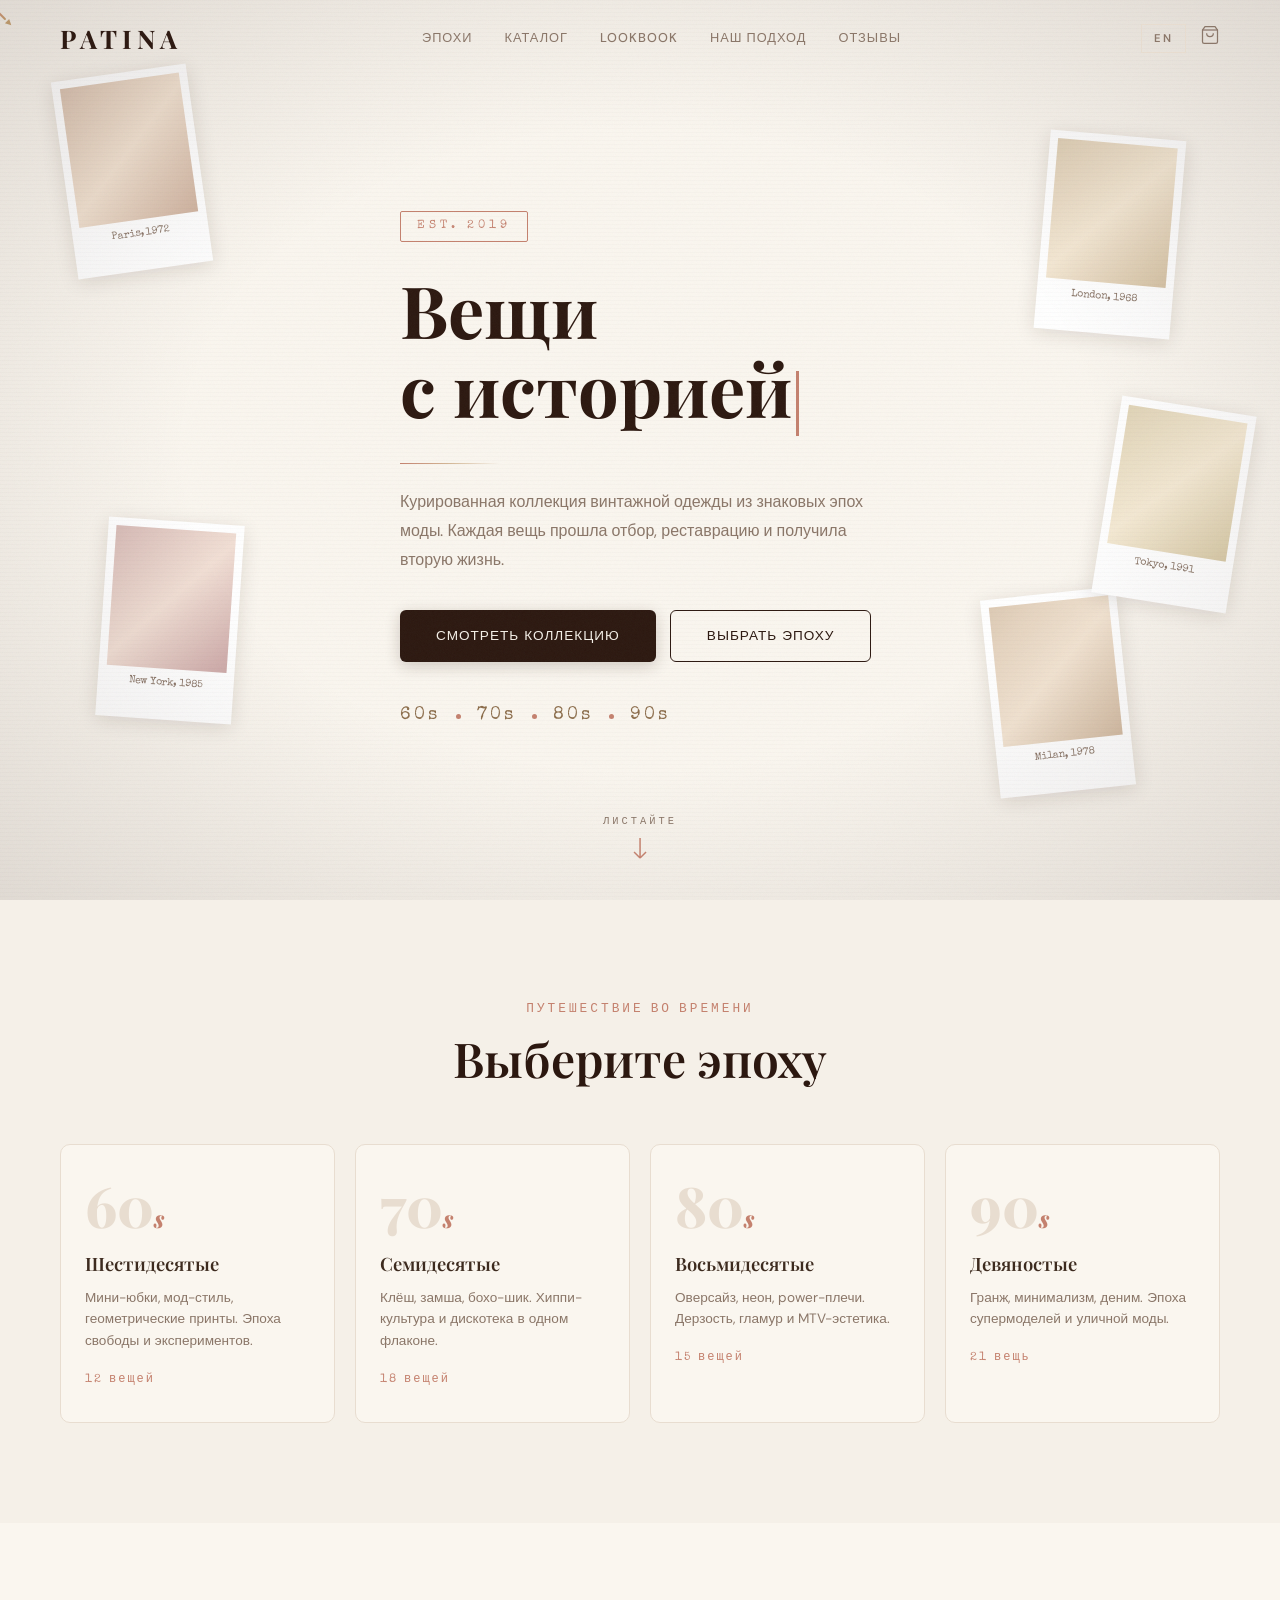
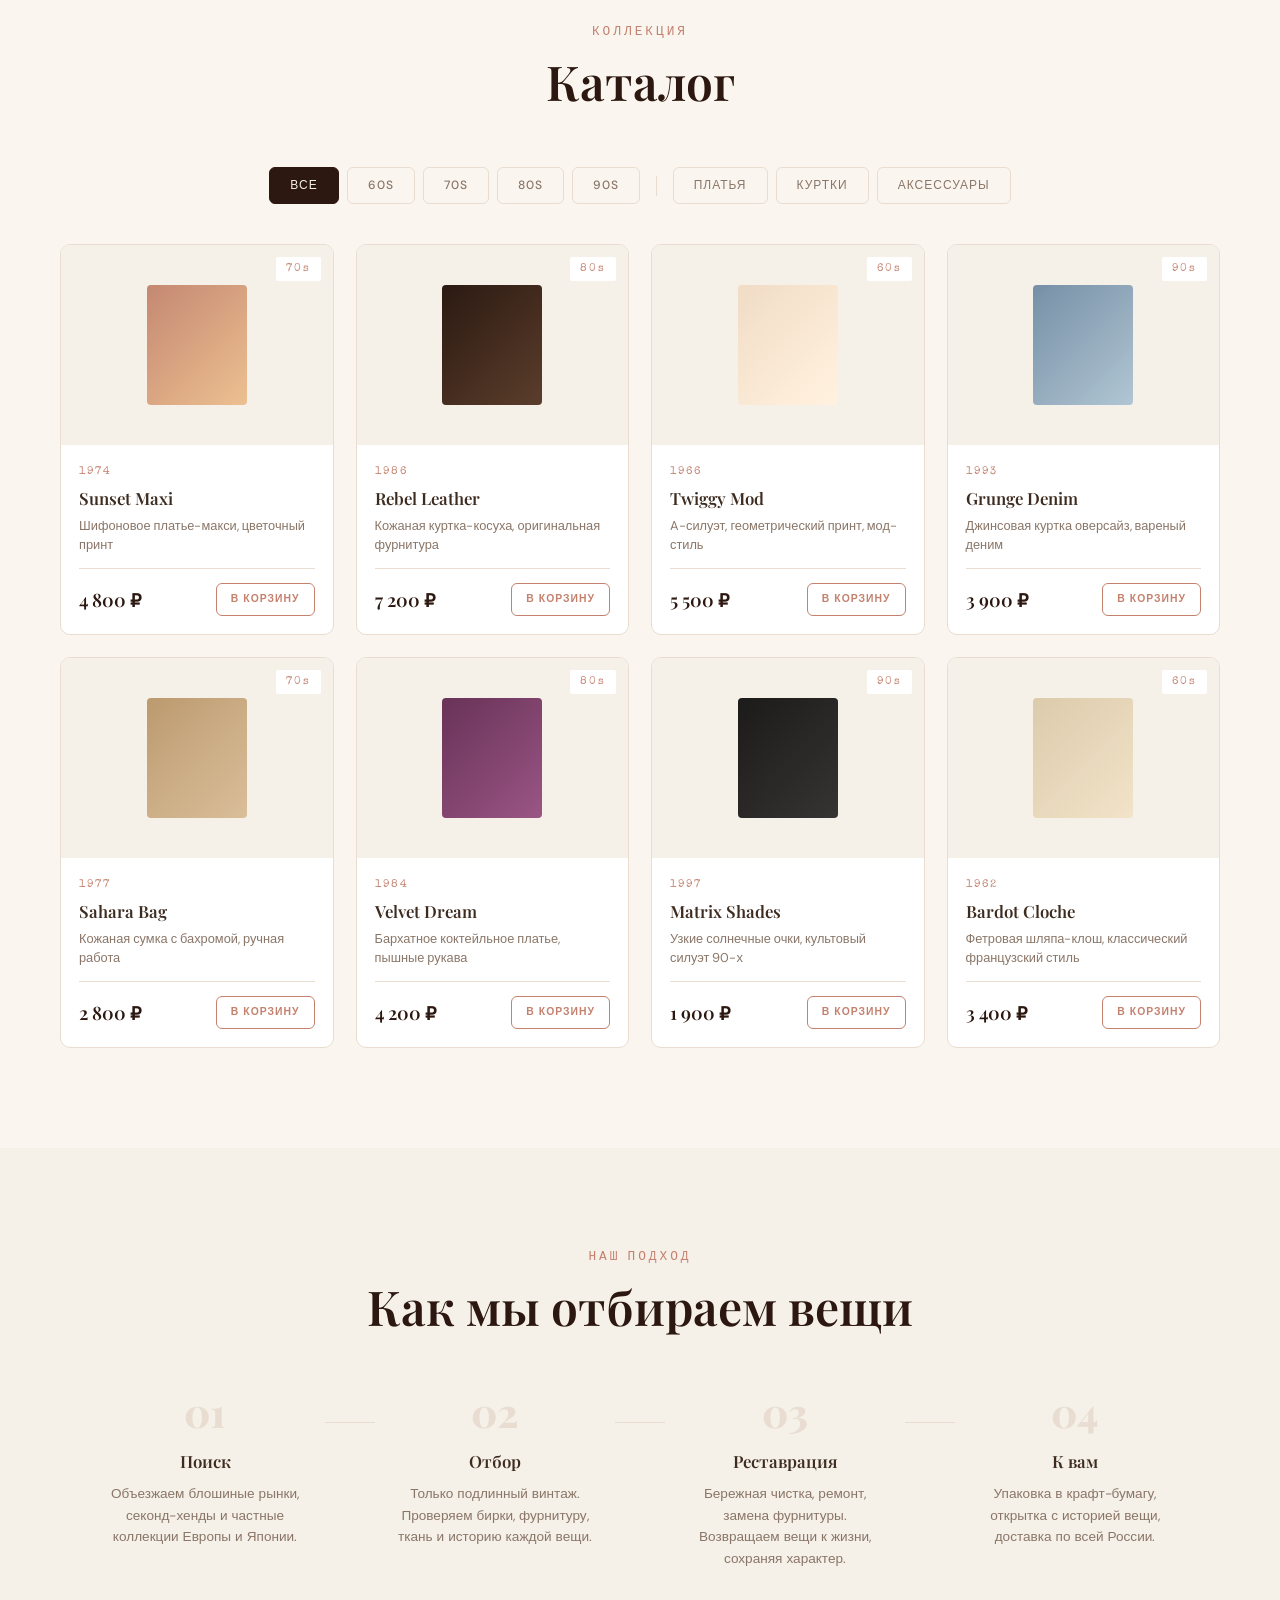
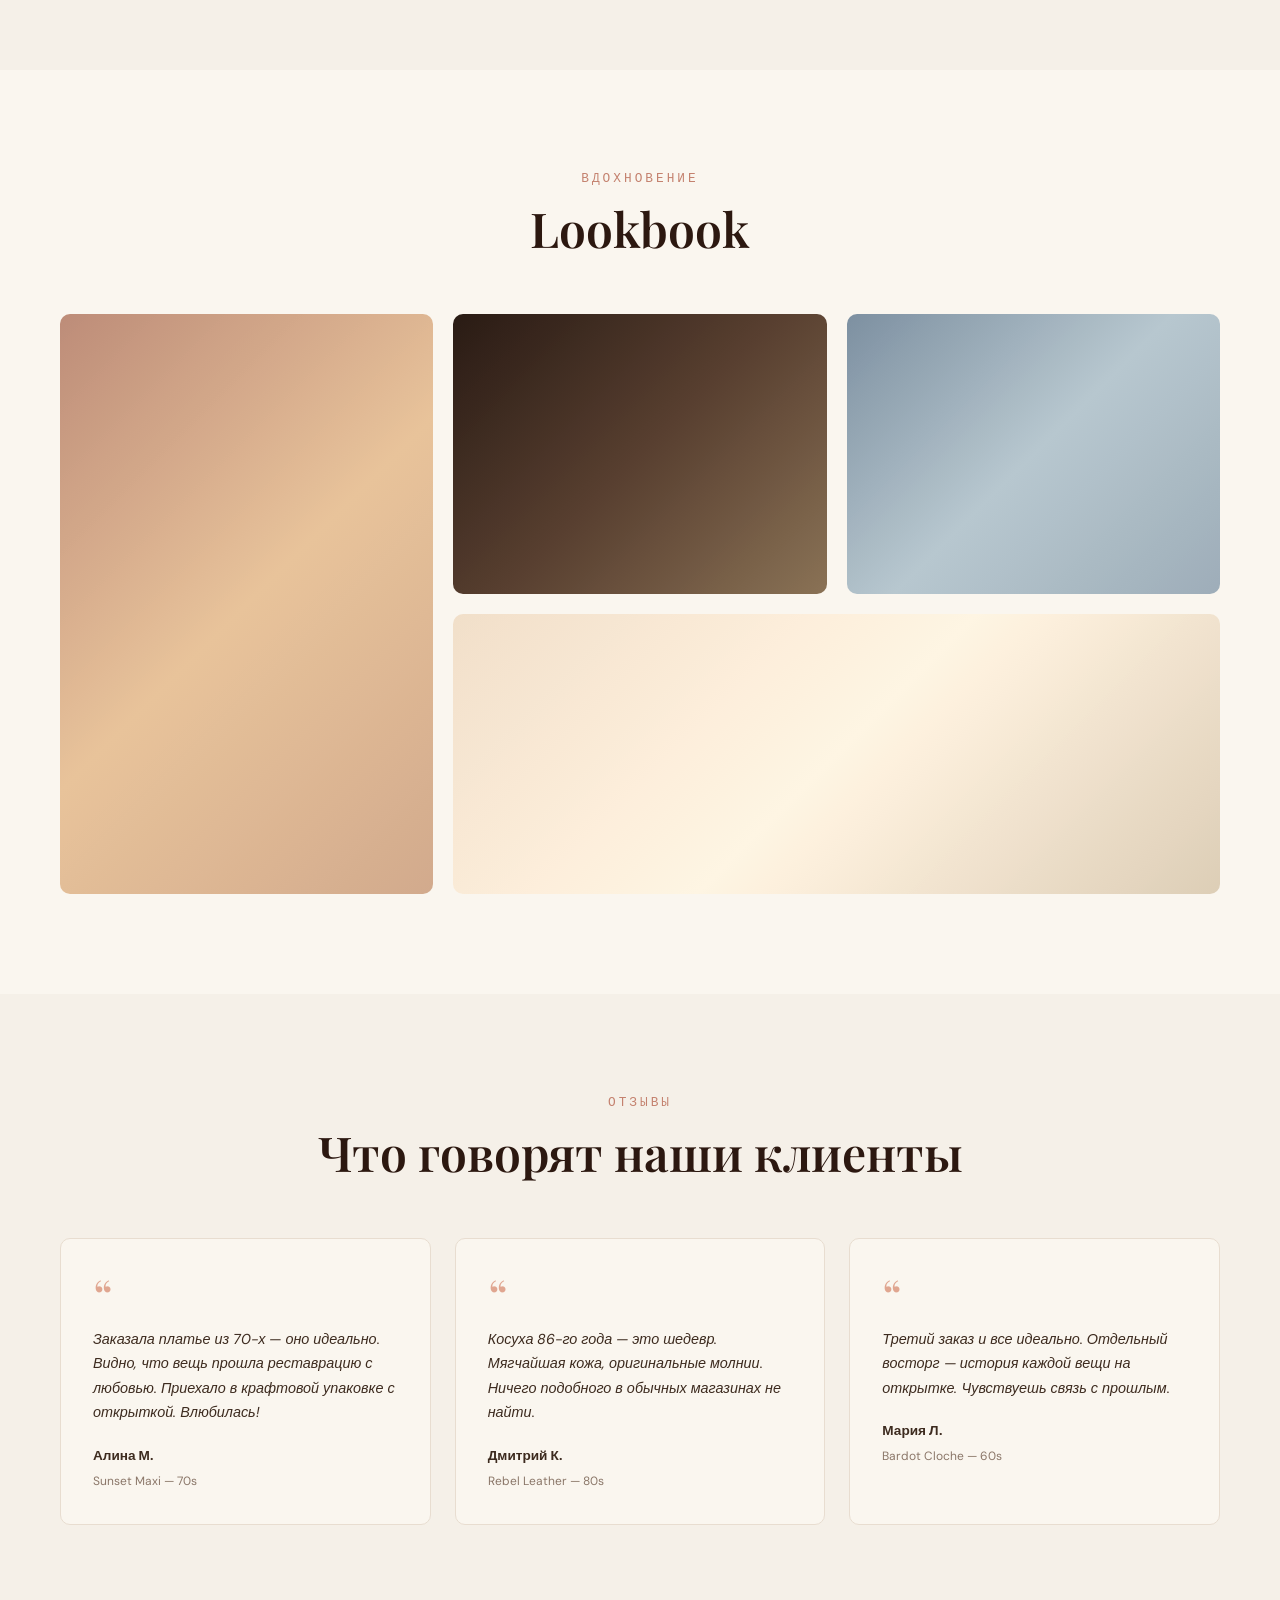
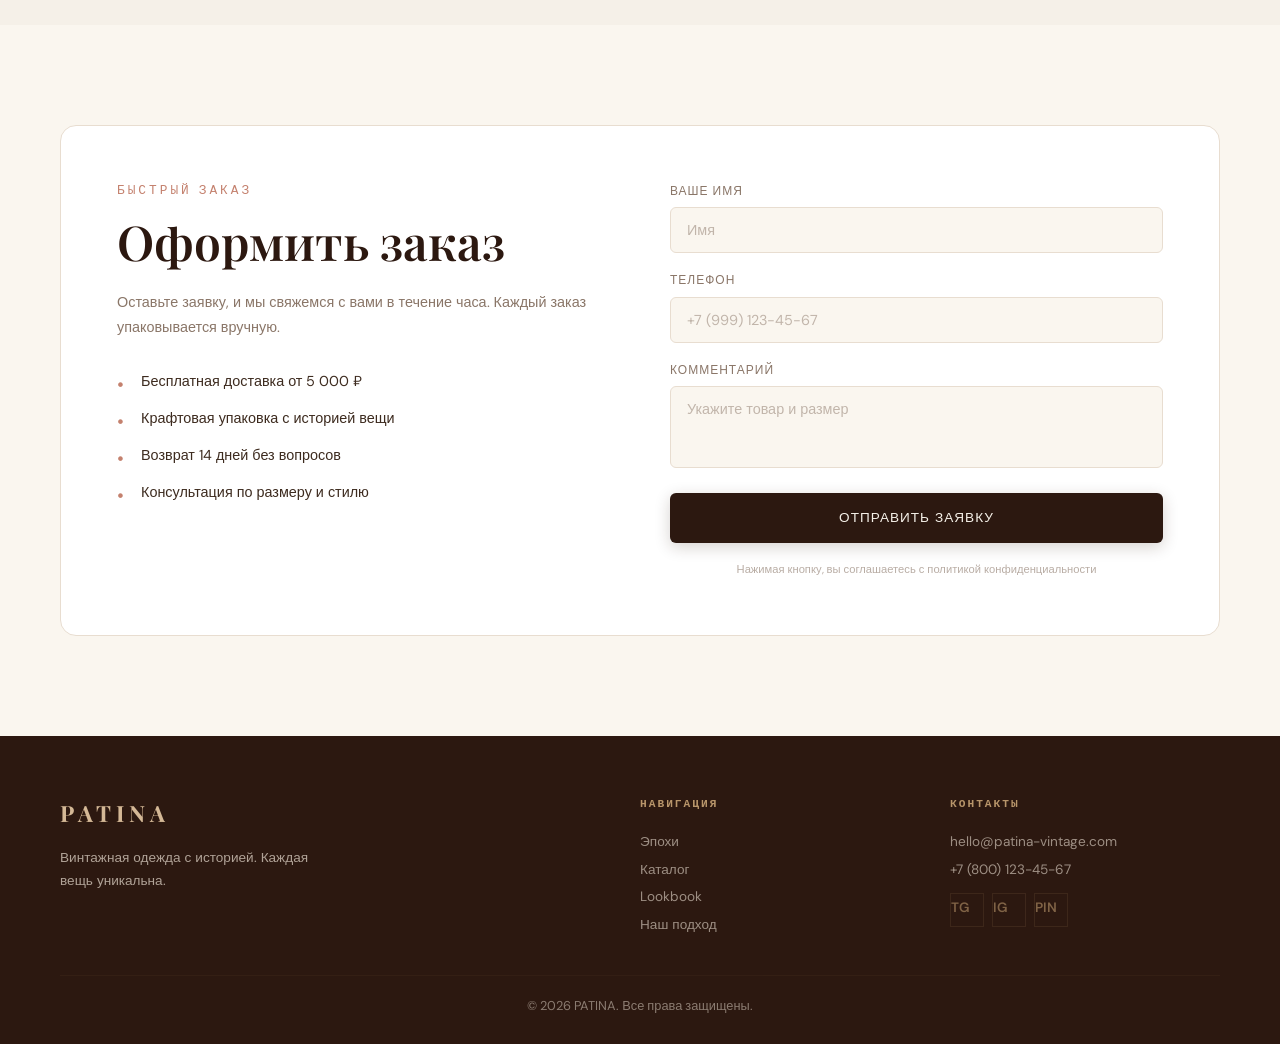
==== index.html @ 88d566c9 "Initial deploy: Patina — elegant website" ====
<!DOCTYPE html>
<html lang="ru">
<head>
    <meta charset="UTF-8">
    <meta name="viewport" content="width=device-width, initial-scale=1.0">
    <meta name="description" content="PATINA — магазин винтажной одежды. Курированная коллекция из 60-х, 70-х, 80-х и 90-х годов.">
    <meta property="og:title" content="PATINA — Vintage Clothing Store">
    <meta property="og:description" content="Curated vintage fashion from the 60s to 90s. Every piece has a story.">
    <meta property="og:type" content="website">
    <title>PATINA — Vintage Clothing</title>
    <link rel="preconnect" href="https://fonts.googleapis.com">
    <link rel="preconnect" href="https://fonts.gstatic.com" crossorigin>
    <link href="https://fonts.googleapis.com/css2?family=Playfair+Display:ital,wght@0,400;0,500;0,600;0,700;0,800;1,400;1,500&family=DM+Sans:wght@300;400;500;600&family=Special+Elite&display=swap" rel="stylesheet">
    <link rel="stylesheet" href="style.css">
</head>
<body>

    <!-- CUSTOM CURSOR -->
    <div class="cursor" id="cursor">
        <div class="cursor__needle">
            <div class="cursor__needle-eye"></div>
            <div class="cursor__needle-body"></div>
            <div class="cursor__needle-tip"></div>
        </div>
    </div>

    <!-- FILM GRAIN OVERLAY (global) -->
    <div class="grain" id="grain"></div>

    <!-- HEADER -->
    <header class="header" id="header">
        <div class="container header__inner">
            <a href="#" class="logo">PATINA</a>
            <nav class="nav" id="nav">
                <a href="#epochs" class="nav__link" data-i18n="nav_epochs">Эпохи</a>
                <a href="#catalog" class="nav__link" data-i18n="nav_catalog">Каталог</a>
                <a href="#lookbook" class="nav__link" data-i18n="nav_lookbook">Lookbook</a>
                <a href="#process" class="nav__link" data-i18n="nav_process">Наш подход</a>
                <a href="#reviews" class="nav__link" data-i18n="nav_reviews">Отзывы</a>
            </nav>
            <div class="header__right">
                <button class="lang-toggle" id="langToggle" aria-label="Switch language">EN</button>
                <button class="cart-btn" id="cartBtn" aria-label="Cart">
                    <svg width="20" height="20" viewBox="0 0 24 24" fill="none" stroke="currentColor" stroke-width="1.5"><path d="M6 2L3 6v14a2 2 0 002 2h14a2 2 0 002-2V6l-3-4z"/><line x1="3" y1="6" x2="21" y2="6"/><path d="M16 10a4 4 0 01-8 0"/></svg>
                    <span class="cart-btn__count" id="cartCount">0</span>
                </button>
                <button class="burger" id="burger" aria-label="Menu">
                    <span></span><span></span><span></span>
                </button>
            </div>
        </div>
    </header>

    <!-- HERO -->
    <section class="hero" id="hero">
        <div class="hero__scanlines"></div>
        <div class="hero__vignette"></div>
        <div class="hero__polaroids">
            <div class="polaroid polaroid--1"><div class="polaroid__img" style="--hue:15;"></div><p>Paris, 1972</p></div>
            <div class="polaroid polaroid--2"><div class="polaroid__img" style="--hue:35;"></div><p>London, 1968</p></div>
            <div class="polaroid polaroid--3"><div class="polaroid__img" style="--hue:340;"></div><p>New York, 1985</p></div>
            <div class="polaroid polaroid--4"><div class="polaroid__img" style="--hue:25;"></div><p>Milan, 1978</p></div>
            <div class="polaroid polaroid--5"><div class="polaroid__img" style="--hue:45;"></div><p>Tokyo, 1991</p></div>
        </div>
        <div class="container hero__inner">
            <div class="hero__content">
                <div class="hero__stamp" data-i18n="hero_stamp">EST. 2019</div>
                <h1 class="hero__title" id="heroTitle"></h1>
                <div class="hero__typewriter-line"></div>
                <p class="hero__subtitle" data-i18n="hero_sub">Курированная коллекция винтажной одежды из знаковых эпох моды. Каждая вещь прошла отбор, реставрацию и получила вторую жизнь.</p>
                <div class="hero__actions">
                    <a href="#catalog" class="btn btn--primary" data-i18n="hero_cta1">Смотреть коллекцию</a>
                    <a href="#epochs" class="btn btn--outline" data-i18n="hero_cta2">Выбрать эпоху</a>
                </div>
                <div class="hero__ticker">
                    <span>60s</span><span class="hero__ticker-dot"></span>
                    <span>70s</span><span class="hero__ticker-dot"></span>
                    <span>80s</span><span class="hero__ticker-dot"></span>
                    <span>90s</span>
                </div>
            </div>
        </div>
        <div class="hero__scroll">
            <div class="hero__scroll-text" data-i18n="hero_scroll">Листайте</div>
            <div class="hero__scroll-arrow">
                <svg width="16" height="24" viewBox="0 0 16 24" fill="none" stroke="currentColor" stroke-width="1.5"><path d="M8 0v20m0 0l-6-6m6 6l6-6"/></svg>
            </div>
        </div>
    </section>

    <!-- EPOCHS -->
    <section class="epochs" id="epochs">
        <div class="container">
            <div class="section-head">
                <span class="section-label" data-i18n="ep_label">Путешествие во времени</span>
                <h2 class="section-title" data-i18n="ep_title">Выберите эпоху</h2>
            </div>
            <div class="epochs__grid">
                <a href="#catalog" class="epoch-card" data-filter="60s">
                    <div class="epoch-card__decade">60<span>s</span></div>
                    <div class="epoch-card__info">
                        <h3 data-i18n="ep_60s">Шестидесятые</h3>
                        <p data-i18n="ep_60s_desc">Мини-юбки, мод-стиль, геометрические принты. Эпоха свободы и экспериментов.</p>
                        <span class="epoch-card__count" data-i18n="ep_60s_count">12 вещей</span>
                    </div>
                </a>
                <a href="#catalog" class="epoch-card" data-filter="70s">
                    <div class="epoch-card__decade">70<span>s</span></div>
                    <div class="epoch-card__info">
                        <h3 data-i18n="ep_70s">Семидесятые</h3>
                        <p data-i18n="ep_70s_desc">Клёш, замша, бохо-шик. Хиппи-культура и дискотека в одном флаконе.</p>
                        <span class="epoch-card__count" data-i18n="ep_70s_count">18 вещей</span>
                    </div>
                </a>
                <a href="#catalog" class="epoch-card" data-filter="80s">
                    <div class="epoch-card__decade">80<span>s</span></div>
                    <div class="epoch-card__info">
                        <h3 data-i18n="ep_80s">Восьмидесятые</h3>
                        <p data-i18n="ep_80s_desc">Оверсайз, неон, power-плечи. Дерзость, гламур и MTV-эстетика.</p>
                        <span class="epoch-card__count" data-i18n="ep_80s_count">15 вещей</span>
                    </div>
                </a>
                <a href="#catalog" class="epoch-card" data-filter="90s">
                    <div class="epoch-card__decade">90<span>s</span></div>
                    <div class="epoch-card__info">
                        <h3 data-i18n="ep_90s">Девяностые</h3>
                        <p data-i18n="ep_90s_desc">Гранж, минимализм, деним. Эпоха супермоделей и уличной моды.</p>
                        <span class="epoch-card__count" data-i18n="ep_90s_count">21 вещь</span>
                    </div>
                </a>
            </div>
        </div>
    </section>

    <!-- CATALOG -->
    <section class="catalog" id="catalog">
        <div class="container">
            <div class="section-head">
                <span class="section-label" data-i18n="cat_label">Коллекция</span>
                <h2 class="section-title" data-i18n="cat_title">Каталог</h2>
            </div>
            <div class="catalog__filters">
                <button class="catalog__filter active" data-filter="all" data-i18n="f_all">Все</button>
                <button class="catalog__filter" data-filter="60s">60s</button>
                <button class="catalog__filter" data-filter="70s">70s</button>
                <button class="catalog__filter" data-filter="80s">80s</button>
                <button class="catalog__filter" data-filter="90s">90s</button>
                <span class="catalog__divider"></span>
                <button class="catalog__filter" data-filter="dresses" data-i18n="f_dress">Платья</button>
                <button class="catalog__filter" data-filter="jackets" data-i18n="f_jacket">Куртки</button>
                <button class="catalog__filter" data-filter="accessories" data-i18n="f_acc">Аксессуары</button>
            </div>
            <div class="catalog__grid" id="catalogGrid">
                <div class="product-card" data-epoch="70s" data-type="dresses" data-price="4800" data-name="Платье-макси Sunset">
                    <div class="product-card__img"><div class="product-card__swatch" style="--c1:#c4816e;--c2:#e8b98a;"></div><span class="product-card__era">70s</span></div>
                    <div class="product-card__info">
                        <p class="product-card__era-label">1974</p>
                        <h3>Sunset Maxi</h3>
                        <p class="product-card__desc" data-i18n="p1_desc">Шифоновое платье-макси, цветочный принт</p>
                        <div class="product-card__bottom">
                            <span class="product-card__price">4 800 ₽</span>
                            <button class="product-card__cart" data-i18n="btn_cart">В корзину</button>
                        </div>
                    </div>
                </div>
                <div class="product-card" data-epoch="80s" data-type="jackets" data-price="7200" data-name="Кожаная куртка Rebel">
                    <div class="product-card__img"><div class="product-card__swatch" style="--c1:#2c1810;--c2:#5c3a28;"></div><span class="product-card__era">80s</span></div>
                    <div class="product-card__info">
                        <p class="product-card__era-label">1986</p>
                        <h3>Rebel Leather</h3>
                        <p class="product-card__desc" data-i18n="p2_desc">Кожаная куртка-косуха, оригинальная фурнитура</p>
                        <div class="product-card__bottom">
                            <span class="product-card__price">7 200 ₽</span>
                            <button class="product-card__cart" data-i18n="btn_cart">В корзину</button>
                        </div>
                    </div>
                </div>
                <div class="product-card" data-epoch="60s" data-type="dresses" data-price="5500" data-name="Мод-платье Twiggy">
                    <div class="product-card__img"><div class="product-card__swatch" style="--c1:#e8d5c4;--c2:#f5ebe0;"></div><span class="product-card__era">60s</span></div>
                    <div class="product-card__info">
                        <p class="product-card__era-label">1966</p>
                        <h3>Twiggy Mod</h3>
                        <p class="product-card__desc" data-i18n="p3_desc">A-силуэт, геометрический принт, мод-стиль</p>
                        <div class="product-card__bottom">
                            <span class="product-card__price">5 500 ₽</span>
                            <button class="product-card__cart" data-i18n="btn_cart">В корзину</button>
                        </div>
                    </div>
                </div>
                <div class="product-card" data-epoch="90s" data-type="jackets" data-price="3900" data-name="Деним оверсайз Grunge">
                    <div class="product-card__img"><div class="product-card__swatch" style="--c1:#6b8cae;--c2:#a3c1d9;"></div><span class="product-card__era">90s</span></div>
                    <div class="product-card__info">
                        <p class="product-card__era-label">1993</p>
                        <h3>Grunge Denim</h3>
                        <p class="product-card__desc" data-i18n="p4_desc">Джинсовая куртка оверсайз, вареный деним</p>
                        <div class="product-card__bottom">
                            <span class="product-card__price">3 900 ₽</span>
                            <button class="product-card__cart" data-i18n="btn_cart">В корзину</button>
                        </div>
                    </div>
                </div>
                <div class="product-card" data-epoch="70s" data-type="accessories" data-price="2800" data-name="Кожаная сумка Sahara">
                    <div class="product-card__img"><div class="product-card__swatch" style="--c1:#b8956a;--c2:#d4b896;"></div><span class="product-card__era">70s</span></div>
                    <div class="product-card__info">
                        <p class="product-card__era-label">1977</p>
                        <h3>Sahara Bag</h3>
                        <p class="product-card__desc" data-i18n="p5_desc">Кожаная сумка с бахромой, ручная работа</p>
                        <div class="product-card__bottom">
                            <span class="product-card__price">2 800 ₽</span>
                            <button class="product-card__cart" data-i18n="btn_cart">В корзину</button>
                        </div>
                    </div>
                </div>
                <div class="product-card" data-epoch="80s" data-type="dresses" data-price="4200" data-name="Бархатное платье Velvet">
                    <div class="product-card__img"><div class="product-card__swatch" style="--c1:#6b2d5b;--c2:#9b4d8b;"></div><span class="product-card__era">80s</span></div>
                    <div class="product-card__info">
                        <p class="product-card__era-label">1984</p>
                        <h3>Velvet Dream</h3>
                        <p class="product-card__desc" data-i18n="p6_desc">Бархатное коктейльное платье, пышные рукава</p>
                        <div class="product-card__bottom">
                            <span class="product-card__price">4 200 ₽</span>
                            <button class="product-card__cart" data-i18n="btn_cart">В корзину</button>
                        </div>
                    </div>
                </div>
                <div class="product-card" data-epoch="90s" data-type="accessories" data-price="1900" data-name="Солнечные очки Matrix">
                    <div class="product-card__img"><div class="product-card__swatch" style="--c1:#1a1a1a;--c2:#333;"></div><span class="product-card__era">90s</span></div>
                    <div class="product-card__info">
                        <p class="product-card__era-label">1997</p>
                        <h3>Matrix Shades</h3>
                        <p class="product-card__desc" data-i18n="p7_desc">Узкие солнечные очки, культовый силуэт 90-х</p>
                        <div class="product-card__bottom">
                            <span class="product-card__price">1 900 ₽</span>
                            <button class="product-card__cart" data-i18n="btn_cart">В корзину</button>
                        </div>
                    </div>
                </div>
                <div class="product-card" data-epoch="60s" data-type="accessories" data-price="3400" data-name="Шляпа-клош Bardot">
                    <div class="product-card__img"><div class="product-card__swatch" style="--c1:#d4c5a9;--c2:#e8dcc8;"></div><span class="product-card__era">60s</span></div>
                    <div class="product-card__info">
                        <p class="product-card__era-label">1962</p>
                        <h3>Bardot Cloche</h3>
                        <p class="product-card__desc" data-i18n="p8_desc">Фетровая шляпа-клош, классический французский стиль</p>
                        <div class="product-card__bottom">
                            <span class="product-card__price">3 400 ₽</span>
                            <button class="product-card__cart" data-i18n="btn_cart">В корзину</button>
                        </div>
                    </div>
                </div>
            </div>
        </div>
    </section>

    <!-- PROCESS -->
    <section class="process" id="process">
        <div class="container">
            <div class="section-head">
                <span class="section-label" data-i18n="proc_label">Наш подход</span>
                <h2 class="section-title" data-i18n="proc_title">Как мы отбираем вещи</h2>
            </div>
            <div class="process__steps">
                <div class="process__step">
                    <div class="process__icon">01</div>
                    <h3 data-i18n="proc_s1_t">Поиск</h3>
                    <p data-i18n="proc_s1_d">Объезжаем блошиные рынки, секонд-хенды и частные коллекции Европы и Японии.</p>
                </div>
                <div class="process__connector"></div>
                <div class="process__step">
                    <div class="process__icon">02</div>
                    <h3 data-i18n="proc_s2_t">Отбор</h3>
                    <p data-i18n="proc_s2_d">Только подлинный винтаж. Проверяем бирки, фурнитуру, ткань и историю каждой вещи.</p>
                </div>
                <div class="process__connector"></div>
                <div class="process__step">
                    <div class="process__icon">03</div>
                    <h3 data-i18n="proc_s3_t">Реставрация</h3>
                    <p data-i18n="proc_s3_d">Бережная чистка, ремонт, замена фурнитуры. Возвращаем вещи к жизни, сохраняя характер.</p>
                </div>
                <div class="process__connector"></div>
                <div class="process__step">
                    <div class="process__icon">04</div>
                    <h3 data-i18n="proc_s4_t">К вам</h3>
                    <p data-i18n="proc_s4_d">Упаковка в крафт-бумагу, открытка с историей вещи, доставка по всей России.</p>
                </div>
            </div>
        </div>
    </section>

    <!-- LOOKBOOK -->
    <section class="lookbook" id="lookbook">
        <div class="container">
            <div class="section-head">
                <span class="section-label" data-i18n="lb_label">Вдохновение</span>
                <h2 class="section-title" data-i18n="lb_title">Lookbook</h2>
            </div>
            <div class="lookbook__grid">
                <div class="lookbook__card lookbook__card--tall">
                    <div class="lookbook__img" style="--c1:#c4816e;--c2:#e8b98a;--c3:#d4a080;"></div>
                    <div class="lookbook__overlay">
                        <span>Bohemian Summer</span>
                        <p data-i18n="lb_1">70-е / Макси + замша + бахрома</p>
                    </div>
                </div>
                <div class="lookbook__card">
                    <div class="lookbook__img" style="--c1:#2c1810;--c2:#5c3a28;--c3:#8b6c4a;"></div>
                    <div class="lookbook__overlay">
                        <span>Rebel Night</span>
                        <p data-i18n="lb_2">80-е / Кожа + неон + power-плечи</p>
                    </div>
                </div>
                <div class="lookbook__card">
                    <div class="lookbook__img" style="--c1:#6b8cae;--c2:#a3c1d9;--c3:#8ba8c4;"></div>
                    <div class="lookbook__overlay">
                        <span>Grunge Days</span>
                        <p data-i18n="lb_3">90-е / Деним + фланель + Doc Martens</p>
                    </div>
                </div>
                <div class="lookbook__card lookbook__card--wide">
                    <div class="lookbook__img" style="--c1:#e8d5c4;--c2:#f5ebe0;--c3:#d4c5b0;"></div>
                    <div class="lookbook__overlay">
                        <span>Mod Chic</span>
                        <p data-i18n="lb_4">60-е / Геометрия + мини + монохром</p>
                    </div>
                </div>
            </div>
        </div>
    </section>

    <!-- REVIEWS -->
    <section class="reviews" id="reviews">
        <div class="container">
            <div class="section-head">
                <span class="section-label" data-i18n="rev_label">Отзывы</span>
                <h2 class="section-title" data-i18n="rev_title">Что говорят наши клиенты</h2>
            </div>
            <div class="reviews__grid">
                <div class="review-card">
                    <div class="review-card__quote">&ldquo;</div>
                    <p class="review-card__text" data-i18n="r1_text">Заказала платье из 70-х — оно идеально. Видно, что вещь прошла реставрацию с любовью. Приехало в крафтовой упаковке с открыткой. Влюбилась!</p>
                    <div class="review-card__author">
                        <strong data-i18n="r1_name">Алина М.</strong>
                        <span>Sunset Maxi — 70s</span>
                    </div>
                </div>
                <div class="review-card">
                    <div class="review-card__quote">&ldquo;</div>
                    <p class="review-card__text" data-i18n="r2_text">Косуха 86-го года — это шедевр. Мягчайшая кожа, оригинальные молнии. Ничего подобного в обычных магазинах не найти.</p>
                    <div class="review-card__author">
                        <strong data-i18n="r2_name">Дмитрий К.</strong>
                        <span>Rebel Leather — 80s</span>
                    </div>
                </div>
                <div class="review-card">
                    <div class="review-card__quote">&ldquo;</div>
                    <p class="review-card__text" data-i18n="r3_text">Третий заказ и все идеально. Отдельный восторг — история каждой вещи на открытке. Чувствуешь связь с прошлым.</p>
                    <div class="review-card__author">
                        <strong data-i18n="r3_name">Мария Л.</strong>
                        <span>Bardot Cloche — 60s</span>
                    </div>
                </div>
            </div>
        </div>
    </section>

    <!-- ORDER -->
    <section class="order" id="order">
        <div class="container">
            <div class="order__inner">
                <div class="order__content">
                    <span class="section-label" data-i18n="ord_label">Быстрый заказ</span>
                    <h2 class="section-title" style="text-align:left;" data-i18n="ord_title">Оформить заказ</h2>
                    <p class="order__desc" data-i18n="ord_desc">Оставьте заявку, и мы свяжемся с вами в течение часа. Каждый заказ упаковывается вручную.</p>
                    <ul class="order__perks">
                        <li data-i18n="ord_p1">Бесплатная доставка от 5 000 ₽</li>
                        <li data-i18n="ord_p2">Крафтовая упаковка с историей вещи</li>
                        <li data-i18n="ord_p3">Возврат 14 дней без вопросов</li>
                        <li data-i18n="ord_p4">Консультация по размеру и стилю</li>
                    </ul>
                </div>
                <form class="order__form" id="orderForm">
                    <div class="form-group">
                        <label data-i18n="form_name">Ваше имя</label>
                        <input type="text" name="name" required placeholder="Имя">
                    </div>
                    <div class="form-group">
                        <label data-i18n="form_phone">Телефон</label>
                        <input type="tel" name="phone" required placeholder="+7 (999) 123-45-67">
                    </div>
                    <div class="form-group">
                        <label data-i18n="form_comment">Комментарий</label>
                        <textarea name="comment" rows="3" placeholder="Укажите товар и размер"></textarea>
                    </div>
                    <button type="submit" class="btn btn--primary btn--full" data-i18n="form_submit">Отправить заявку</button>
                    <p class="order__note" data-i18n="form_note">Нажимая кнопку, вы соглашаетесь с политикой конфиденциальности</p>
                </form>
            </div>
        </div>
    </section>

    <!-- CART MODAL -->
    <div class="cart-modal" id="cartModal">
        <div class="cart-modal__overlay" id="cartOverlay"></div>
        <div class="cart-modal__panel">
            <div class="cart-modal__header">
                <h3 data-i18n="cart_title">Корзина</h3>
                <button class="cart-modal__close" id="cartClose" aria-label="Close">&times;</button>
            </div>
            <div class="cart-modal__body" id="cartBody">
                <p class="cart-modal__empty" data-i18n="cart_empty">Корзина пуста</p>
            </div>
            <div class="cart-modal__footer" id="cartFooter" style="display:none;">
                <div class="cart-modal__total">
                    <span data-i18n="cart_total">Итого:</span>
                    <strong id="cartTotal">0 ₽</strong>
                </div>
                <a href="#order" class="btn btn--primary btn--full" id="cartCheckout" data-i18n="cart_checkout">Оформить</a>
            </div>
        </div>
    </div>

    <!-- FOOTER -->
    <footer class="footer">
        <div class="container footer__inner">
            <div class="footer__top">
                <div class="footer__brand">
                    <a href="#" class="logo logo--footer">PATINA</a>
                    <p class="footer__tagline" data-i18n="ft_tagline">Винтажная одежда с историей. Каждая вещь уникальна.</p>
                </div>
                <div class="footer__links">
                    <h4 data-i18n="ft_nav">Навигация</h4>
                    <a href="#epochs" data-i18n="nav_epochs">Эпохи</a>
                    <a href="#catalog" data-i18n="nav_catalog">Каталог</a>
                    <a href="#lookbook" data-i18n="nav_lookbook">Lookbook</a>
                    <a href="#process" data-i18n="nav_process">Наш подход</a>
                </div>
                <div class="footer__links">
                    <h4 data-i18n="ft_contacts">Контакты</h4>
                    <a href="mailto:hello@patina-vintage.com">hello@patina-vintage.com</a>
                    <a href="tel:+78001234567">+7 (800) 123-45-67</a>
                    <div class="footer__socials">
                        <a href="#" class="footer__social" aria-label="Telegram">TG</a>
                        <a href="#" class="footer__social" aria-label="Instagram">IG</a>
                        <a href="#" class="footer__social" aria-label="Pinterest">PIN</a>
                    </div>
                </div>
            </div>
            <div class="footer__bottom">
                <p>&copy; 2026 PATINA. <span data-i18n="ft_rights">Все права защищены.</span></p>
            </div>
        </div>
    </footer>

    <script src="script.js"></script>
</body>
</html>
---- style.css ----
/* ===== RESET & BASE ===== */
*,*::before,*::after{margin:0;padding:0;box-sizing:border-box}

:root{
    --cream:#f5f0e8;
    --cream-dark:#e8ddd0;
    --sepia:#2c1810;
    --sepia-light:#5c3a28;
    --rose:#c4816e;
    --rose-light:#e0a690;
    --gold:#b8956a;
    --gold-light:#d4b896;
    --paper:#faf6ef;
    --brown:#8b6c4a;
    --text:#3d2b1f;
    --text-muted:#8a7668;
    --white:#ffffff;
    --black:#1a1208;
    --radius:10px;
    --radius-sm:6px;
    --radius-lg:16px;
    --transition:0.4s cubic-bezier(0.4,0,0.2,1);
}

html{scroll-behavior:smooth;scroll-padding-top:80px}

body{
    font-family:'DM Sans',-apple-system,BlinkMacSystemFont,sans-serif;
    background:var(--cream);
    color:var(--text);
    line-height:1.6;
    overflow-x:hidden;
    -webkit-font-smoothing:antialiased;
    cursor:none;
}

.container{max-width:1200px;margin:0 auto;padding:0 20px}
a{text-decoration:none;color:inherit}
button{cursor:none;border:none;background:none;font:inherit;color:inherit}
ul{list-style:none}
img{max-width:100%;display:block}

/* ===== CUSTOM CURSOR — SEWING NEEDLE ===== */
.cursor{
    position:fixed;top:0;left:0;
    pointer-events:none;z-index:99999;
    will-change:transform;
    transition:opacity 0.3s;
}

.cursor__needle{
    width:32px;height:32px;
    position:relative;
    transform:rotate(-45deg);
    transition:transform 0.25s ease;
}

/* Needle eye (loop at top) */
.cursor__needle-eye{
    position:absolute;top:0;left:50%;
    width:8px;height:8px;
    border:2px solid var(--rose);
    border-radius:50%;
    transform:translateX(-50%);
    background:transparent;
}

/* Needle body */
.cursor__needle-body{
    position:absolute;top:8px;left:50%;
    width:2px;height:16px;
    background:linear-gradient(180deg,var(--rose),var(--gold));
    transform:translateX(-50%);
    border-radius:1px;
}

/* Needle tip */
.cursor__needle-tip{
    position:absolute;bottom:0;left:50%;
    width:0;height:0;
    border-left:3px solid transparent;
    border-right:3px solid transparent;
    border-top:6px solid var(--gold);
    transform:translateX(-50%);
}

.cursor.hovering .cursor__needle{
    transform:rotate(0deg) scale(1.2);
}

/* Thread trail */
.cursor-thread{
    position:fixed;pointer-events:none;z-index:99998;
    width:4px;height:4px;border-radius:50%;
    background:var(--rose);opacity:0;
    animation:threadFade 0.8s ease-out forwards;
}
@keyframes threadFade{
    0%{opacity:0.5;transform:scale(1)}
    100%{opacity:0;transform:scale(0)}
}

a,button,input,select,textarea,[role="button"]{cursor:none}

@media(hover:none)and(pointer:coarse){
    body{cursor:auto}
    .cursor{display:none}
    a,button,input,select,textarea{cursor:auto}
}

/* ===== FILM GRAIN OVERLAY ===== */
.grain{
    position:fixed;inset:0;z-index:9000;
    pointer-events:none;opacity:0.04;
    background-image:url("data:image/svg+xml,%3Csvg viewBox='0 0 256 256' xmlns='http://www.w3.org/2000/svg'%3E%3Cfilter id='n'%3E%3CfeTurbulence type='fractalNoise' baseFrequency='0.85' numOctaves='4' stitchTiles='stitch'/%3E%3C/filter%3E%3Crect width='100%25' height='100%25' filter='url(%23n)'/%3E%3C/svg%3E");
    background-size:128px 128px;
    animation:grainShift 0.5s steps(4) infinite;
}
@keyframes grainShift{
    0%{transform:translate(0,0)}
    25%{transform:translate(-2px,3px)}
    50%{transform:translate(3px,-1px)}
    75%{transform:translate(-1px,-3px)}
    100%{transform:translate(2px,1px)}
}

/* ===== BUTTONS ===== */
.btn{
    display:inline-flex;align-items:center;justify-content:center;gap:8px;
    padding:14px 36px;border-radius:var(--radius-sm);
    font-weight:500;font-size:0.85rem;letter-spacing:1px;
    text-transform:uppercase;transition:var(--transition);white-space:nowrap;
}
.btn--primary{
    background:var(--sepia);color:var(--cream);
    box-shadow:0 4px 16px rgba(44,24,16,0.2);
}
.btn--primary:hover{
    background:var(--sepia-light);
    transform:translateY(-2px);
    box-shadow:0 8px 24px rgba(44,24,16,0.25);
}
.btn--outline{
    border:1.5px solid var(--sepia);color:var(--sepia);
}
.btn--outline:hover{background:rgba(44,24,16,0.05)}
.btn--full{width:100%}

/* ===== TYPOGRAPHY ===== */
.section-head{text-align:center;margin-bottom:56px}
.section-label{
    font-family:'Special Elite',monospace;
    font-size:0.8rem;letter-spacing:3px;text-transform:uppercase;
    color:var(--rose);display:block;margin-bottom:10px;
}
.section-title{
    font-family:'Playfair Display',serif;
    font-size:clamp(2rem,4vw,3rem);font-weight:600;
    color:var(--sepia);line-height:1.2;
}

/* ===== HEADER ===== */
.header{
    position:fixed;top:0;left:0;right:0;z-index:1000;
    padding:18px 0;transition:var(--transition);
}
.header.scrolled{
    background:rgba(245,240,232,0.92);
    backdrop-filter:blur(16px);-webkit-backdrop-filter:blur(16px);
    padding:12px 0;
    box-shadow:0 2px 20px rgba(44,24,16,0.08);
}
.header__inner{display:flex;align-items:center;justify-content:space-between}

.logo{
    font-family:'Playfair Display',serif;
    font-size:1.6rem;font-weight:700;letter-spacing:5px;
    color:var(--sepia);z-index:1001;
}

.nav{display:flex;gap:32px}
.nav__link{
    font-size:0.8rem;font-weight:500;letter-spacing:1px;
    text-transform:uppercase;color:var(--text-muted);
    transition:var(--transition);position:relative;
}
.nav__link::after{
    content:'';position:absolute;bottom:-4px;left:0;
    width:0;height:1px;background:var(--rose);transition:var(--transition);
}
.nav__link:hover{color:var(--sepia)}
.nav__link:hover::after{width:100%}

.header__right{display:flex;align-items:center;gap:14px}
.lang-toggle{
    font-size:0.7rem;font-weight:600;letter-spacing:2px;
    color:var(--text-muted);padding:5px 12px;
    border:1px solid var(--cream-dark);transition:var(--transition);
}
.lang-toggle:hover{border-color:var(--rose);color:var(--rose)}

.cart-btn{position:relative;color:var(--text-muted);transition:var(--transition)}
.cart-btn:hover{color:var(--rose)}
.cart-btn__count{
    position:absolute;top:-5px;right:-7px;
    width:16px;height:16px;border-radius:50%;
    background:var(--rose);color:var(--white);
    font-size:0.6rem;font-weight:700;
    display:flex;align-items:center;justify-content:center;
    opacity:0;transform:scale(0);transition:var(--transition);
}
.cart-btn__count.visible{opacity:1;transform:scale(1)}

.burger{display:none;flex-direction:column;gap:5px;width:24px;z-index:1001}
.burger span{display:block;width:100%;height:1.5px;background:var(--sepia);transition:var(--transition)}
.burger.active span:nth-child(1){transform:rotate(45deg) translate(4px,4px)}
.burger.active span:nth-child(2){opacity:0}
.burger.active span:nth-child(3){transform:rotate(-45deg) translate(5px,-5px)}

/* ===== HERO ===== */
.hero{
    position:relative;min-height:100vh;
    display:flex;align-items:center;
    background:var(--paper);overflow:hidden;
}

/* Scanlines */
.hero__scanlines{
    position:absolute;inset:0;z-index:2;pointer-events:none;
    background:repeating-linear-gradient(
        0deg,transparent,transparent 3px,
        rgba(44,24,16,0.015) 3px,rgba(44,24,16,0.015) 4px
    );
}

/* Vignette */
.hero__vignette{
    position:absolute;inset:0;z-index:3;pointer-events:none;
    background:radial-gradient(ellipse at center,transparent 50%,rgba(44,24,16,0.12) 100%);
}

/* Floating Polaroids */
.hero__polaroids{
    position:absolute;inset:0;z-index:1;pointer-events:none;
}
.polaroid{
    position:absolute;
    background:var(--white);
    padding:8px 8px 28px;
    box-shadow:0 4px 20px rgba(44,24,16,0.12);
    transition:transform 0.6s ease;
    opacity:0;
    animation:polaroidIn 1s forwards;
}
.polaroid__img{
    width:120px;height:140px;
    background:linear-gradient(135deg,
        hsl(var(--hue),30%,75%),
        hsl(var(--hue),25%,85%),
        hsl(var(--hue),35%,70%)
    );
    filter:sepia(0.3) saturate(0.8);
}
.polaroid p{
    font-family:'Special Elite',monospace;
    font-size:0.65rem;color:var(--text-muted);
    text-align:center;margin-top:6px;
}

.polaroid--1{top:8%;left:5%;transform:rotate(-8deg);animation-delay:0.8s}
.polaroid--2{top:15%;right:8%;transform:rotate(5deg);animation-delay:1.1s}
.polaroid--3{bottom:20%;left:8%;transform:rotate(4deg);animation-delay:1.4s}
.polaroid--4{bottom:12%;right:12%;transform:rotate(-6deg);animation-delay:1.7s}
.polaroid--5{top:45%;right:3%;transform:rotate(9deg);animation-delay:2s}

@keyframes polaroidIn{
    from{opacity:0;transform:rotate(var(--r,0deg)) translateY(40px) scale(0.8)}
    to{opacity:1;transform:rotate(var(--r,0deg)) translateY(0) scale(1)}
}
.polaroid--1{--r:-8deg}.polaroid--2{--r:5deg}
.polaroid--3{--r:4deg}.polaroid--4{--r:-6deg}.polaroid--5{--r:9deg}

.polaroid:hover{transform:rotate(0deg) scale(1.08) !important;z-index:10;pointer-events:auto}

.hero__inner{position:relative;z-index:5;padding:140px 0 100px;max-width:650px}

/* Stamp */
.hero__stamp{
    display:inline-block;
    font-family:'Special Elite',monospace;
    font-size:0.75rem;letter-spacing:4px;
    text-transform:uppercase;color:var(--rose);
    border:1.5px solid var(--rose);
    padding:5px 16px;border-radius:2px;
    margin-bottom:28px;
    opacity:0;animation:fadeUp 0.8s 0.3s forwards;
}

/* Typewriter title */
.hero__title{
    font-family:'Playfair Display',serif;
    font-size:clamp(2.8rem,6vw,4.5rem);
    font-weight:700;line-height:1.1;
    color:var(--sepia);margin-bottom:0;
    min-height:2.4em;
}
.hero__title .typewriter-cursor{
    display:inline-block;width:3px;
    height:0.9em;background:var(--rose);
    margin-left:4px;vertical-align:text-bottom;
    animation:blink 0.8s step-end infinite;
}
@keyframes blink{0%,100%{opacity:1}50%{opacity:0}}

.hero__typewriter-line{
    width:0;height:1.5px;
    background:linear-gradient(90deg,var(--rose),var(--gold-light),transparent);
    margin:20px 0 24px;
    animation:lineGrow 1s 3s cubic-bezier(0.16,1,0.3,1) forwards;
}
@keyframes lineGrow{to{width:100px}}

.hero__subtitle{
    font-size:1rem;color:var(--text-muted);
    max-width:480px;font-weight:400;line-height:1.8;
    margin-bottom:36px;
    opacity:0;animation:fadeUp 0.8s 3.2s forwards;
}
.hero__actions{
    display:flex;gap:14px;flex-wrap:wrap;
    opacity:0;animation:fadeUp 0.8s 3.5s forwards;
}

.hero__ticker{
    display:flex;align-items:center;gap:16px;
    margin-top:40px;
    font-family:'Special Elite',monospace;
    font-size:1.1rem;letter-spacing:3px;
    color:var(--brown);
    opacity:0;animation:fadeUp 0.8s 3.8s forwards;
}
.hero__ticker-dot{
    width:5px;height:5px;border-radius:50%;
    background:var(--rose);
}

@keyframes fadeUp{
    from{opacity:0;transform:translateY(20px)}
    to{opacity:1;transform:translateY(0)}
}

/* Scroll indicator */
.hero__scroll{
    position:absolute;bottom:30px;left:50%;
    transform:translateX(-50%);z-index:5;
    display:flex;flex-direction:column;align-items:center;gap:8px;
}
.hero__scroll-text{
    font-family:'Special Elite',monospace;
    font-size:0.65rem;letter-spacing:3px;
    text-transform:uppercase;color:var(--text-muted);
}
.hero__scroll-arrow{
    animation:scrollBounce 2s ease-in-out infinite;
    color:var(--rose);
}
@keyframes scrollBounce{0%,100%{transform:translateY(0)}50%{transform:translateY(6px)}}

/* ===== EPOCHS ===== */
.epochs{padding:100px 0;background:var(--cream)}
.epochs__grid{display:grid;grid-template-columns:repeat(4,1fr);gap:20px}

.epoch-card{
    display:flex;flex-direction:column;
    background:var(--paper);border:1px solid var(--cream-dark);
    border-radius:var(--radius);padding:32px 24px;
    transition:var(--transition);position:relative;overflow:hidden;
}
.epoch-card::before{
    content:'';position:absolute;top:0;left:0;right:0;height:3px;
    background:linear-gradient(90deg,var(--rose),var(--gold));
    transform:scaleX(0);transition:var(--transition);transform-origin:left;
}
.epoch-card:hover{
    transform:translateY(-6px);
    box-shadow:0 16px 48px rgba(44,24,16,0.1);
}
.epoch-card:hover::before{transform:scaleX(1)}

.epoch-card__decade{
    font-family:'Playfair Display',serif;
    font-size:3.5rem;font-weight:800;
    color:var(--cream-dark);line-height:1;margin-bottom:16px;
    transition:var(--transition);
}
.epoch-card__decade span{font-size:1.5rem;font-style:italic;color:var(--rose)}
.epoch-card:hover .epoch-card__decade{color:var(--rose-light)}

.epoch-card__info h3{
    font-family:'Playfair Display',serif;
    font-size:1.15rem;font-weight:600;margin-bottom:8px;
}
.epoch-card__info p{font-size:0.85rem;color:var(--text-muted);line-height:1.6;margin-bottom:12px}
.epoch-card__count{
    font-family:'Special Elite',monospace;
    font-size:0.75rem;letter-spacing:2px;color:var(--rose);
}

/* ===== CATALOG ===== */
.catalog{padding:100px 0;background:var(--paper)}

.catalog__filters{
    display:flex;justify-content:center;gap:8px;
    margin-bottom:40px;flex-wrap:wrap;align-items:center;
}
.catalog__filter{
    padding:8px 20px;font-size:0.75rem;font-weight:500;
    letter-spacing:1px;text-transform:uppercase;
    color:var(--text-muted);border:1px solid var(--cream-dark);
    border-radius:var(--radius-sm);transition:var(--transition);
}
.catalog__filter:hover{border-color:var(--rose);color:var(--rose)}
.catalog__filter.active{background:var(--sepia);color:var(--cream);border-color:var(--sepia)}
.catalog__divider{width:1px;height:20px;background:var(--cream-dark);margin:0 8px}

.catalog__grid{
    display:grid;grid-template-columns:repeat(4,1fr);gap:22px;
}

.product-card{
    background:var(--white);border:1px solid var(--cream-dark);
    border-radius:var(--radius);overflow:hidden;
    transition:var(--transition);
}
.product-card:hover{
    transform:translateY(-6px);
    box-shadow:0 16px 40px rgba(44,24,16,0.1);
}
.product-card.hidden{display:none}

.product-card__img{
    height:200px;position:relative;overflow:hidden;
    display:flex;align-items:center;justify-content:center;
    background:var(--cream);
}
.product-card__swatch{
    width:100px;height:120px;border-radius:4px;
    background:linear-gradient(135deg,var(--c1),var(--c2));
    filter:sepia(0.15);
    transition:var(--transition);
}
.product-card:hover .product-card__swatch{transform:scale(1.06);filter:sepia(0)}
.product-card__era{
    position:absolute;top:12px;right:12px;
    font-family:'Special Elite',monospace;
    font-size:0.7rem;letter-spacing:2px;
    background:var(--white);color:var(--rose);
    padding:3px 10px;border-radius:2px;
}

.product-card__info{padding:18px}
.product-card__era-label{
    font-family:'Special Elite',monospace;
    font-size:0.7rem;letter-spacing:2px;color:var(--rose);margin-bottom:4px;
}
.product-card__info h3{
    font-family:'Playfair Display',serif;
    font-size:1.05rem;font-weight:600;margin-bottom:4px;
}
.product-card__desc{font-size:0.8rem;color:var(--text-muted);margin-bottom:14px;line-height:1.5}
.product-card__bottom{
    display:flex;align-items:center;justify-content:space-between;
    padding-top:14px;border-top:1px solid var(--cream-dark);
}
.product-card__price{
    font-family:'Playfair Display',serif;
    font-size:1.15rem;font-weight:600;color:var(--sepia);
}
.product-card__cart{
    font-size:0.65rem;font-weight:600;letter-spacing:1px;
    text-transform:uppercase;color:var(--rose);
    padding:7px 14px;border:1px solid var(--rose);
    border-radius:var(--radius-sm);transition:var(--transition);
}
.product-card__cart:hover{background:var(--rose);color:var(--white)}
.product-card__cart.added{background:var(--rose);color:var(--white)}

/* ===== PROCESS ===== */
.process{padding:100px 0;background:var(--cream)}

.process__steps{
    display:flex;align-items:flex-start;justify-content:center;
}
.process__step{
    flex:1;max-width:240px;text-align:center;padding:0 16px;
}
.process__icon{
    font-family:'Playfair Display',serif;
    font-size:2.5rem;font-weight:800;
    color:var(--cream-dark);line-height:1;margin-bottom:16px;
    transition:var(--transition);
}
.process__step:hover .process__icon{color:var(--rose)}
.process__step h3{
    font-family:'Playfair Display',serif;
    font-size:1.05rem;font-weight:600;margin-bottom:8px;
}
.process__step p{font-size:0.85rem;color:var(--text-muted);line-height:1.6}
.process__connector{
    width:50px;height:1px;background:var(--cream-dark);
    margin-top:30px;flex-shrink:0;
}

/* ===== LOOKBOOK ===== */
.lookbook{padding:100px 0;background:var(--paper)}

.lookbook__grid{
    display:grid;
    grid-template-columns:1fr 1fr 1fr;
    grid-template-rows:auto auto;
    gap:20px;
}
.lookbook__card{
    position:relative;overflow:hidden;
    border-radius:var(--radius);
    height:280px;
}
.lookbook__card--tall{grid-row:span 2;height:100%}
.lookbook__card--wide{grid-column:span 2}

.lookbook__img{
    width:100%;height:100%;
    background:linear-gradient(135deg,var(--c1),var(--c2),var(--c3));
    filter:sepia(0.2) saturate(0.85);
    transition:var(--transition);
}
.lookbook__card:hover .lookbook__img{
    filter:sepia(0) saturate(1);
    transform:scale(1.05);
}

.lookbook__overlay{
    position:absolute;bottom:0;left:0;right:0;
    padding:24px;
    background:linear-gradient(0deg,rgba(44,24,16,0.7),transparent);
    color:var(--white);
    transform:translateY(20px);opacity:0;
    transition:var(--transition);
}
.lookbook__card:hover .lookbook__overlay{
    transform:translateY(0);opacity:1;
}
.lookbook__overlay span{
    font-family:'Playfair Display',serif;
    font-size:1.2rem;font-weight:600;display:block;margin-bottom:4px;
}
.lookbook__overlay p{font-size:0.8rem;opacity:0.8}

/* ===== REVIEWS ===== */
.reviews{padding:100px 0;background:var(--cream)}
.reviews__grid{display:grid;grid-template-columns:repeat(3,1fr);gap:24px}

.review-card{
    background:var(--paper);border:1px solid var(--cream-dark);
    border-radius:var(--radius);padding:32px;
    transition:var(--transition);
}
.review-card:hover{transform:translateY(-4px);box-shadow:0 12px 36px rgba(44,24,16,0.08)}

.review-card__quote{
    font-family:'Playfair Display',serif;
    font-size:3rem;line-height:1;color:var(--rose-light);
    margin-bottom:8px;
}
.review-card__text{
    font-size:0.9rem;line-height:1.7;
    color:var(--text);font-style:italic;margin-bottom:20px;
}
.review-card__author strong{display:block;font-size:0.85rem}
.review-card__author span{font-size:0.75rem;color:var(--text-muted)}

/* ===== ORDER ===== */
.order{padding:100px 0;background:var(--paper)}
.order__inner{
    display:grid;grid-template-columns:1fr 1fr;gap:60px;
    align-items:start;
    background:var(--white);border:1px solid var(--cream-dark);
    border-radius:var(--radius-lg);padding:56px;
}
.order__desc{color:var(--text-muted);font-size:0.9rem;margin:20px 0 24px;line-height:1.7}
.order__perks li{
    padding:7px 0 7px 24px;position:relative;
    font-size:0.9rem;color:var(--text);
}
.order__perks li::before{
    content:'\2022';position:absolute;left:0;color:var(--rose);font-size:1.2rem;
}
.order__form{display:flex;flex-direction:column;gap:18px}
.form-group label{
    display:block;font-size:0.75rem;font-weight:500;
    letter-spacing:1px;text-transform:uppercase;
    color:var(--text-muted);margin-bottom:6px;
}
.form-group input,.form-group textarea{
    width:100%;padding:13px 16px;
    border:1px solid var(--cream-dark);border-radius:var(--radius-sm);
    background:var(--paper);color:var(--text);
    font-family:inherit;font-size:0.9rem;
    transition:var(--transition);outline:none;resize:none;
}
.form-group input::placeholder,.form-group textarea::placeholder{color:var(--text-muted);opacity:0.5}
.form-group input:focus,.form-group textarea:focus{
    border-color:var(--rose);box-shadow:0 0 0 3px rgba(196,129,110,0.1);
}
.order__note{text-align:center;font-size:0.7rem;color:var(--text-muted);opacity:0.6}

/* ===== CART MODAL ===== */
.cart-modal{
    position:fixed;inset:0;z-index:2000;
    visibility:hidden;opacity:0;transition:var(--transition);
}
.cart-modal.open{visibility:visible;opacity:1}
.cart-modal__overlay{
    position:absolute;inset:0;
    background:rgba(44,24,16,0.4);backdrop-filter:blur(4px);
}
.cart-modal__panel{
    position:absolute;right:0;top:0;bottom:0;
    width:400px;max-width:100%;
    background:var(--paper);border-left:1px solid var(--cream-dark);
    display:flex;flex-direction:column;
    transform:translateX(100%);
    transition:transform 0.5s cubic-bezier(0.4,0,0.2,1);
}
.cart-modal.open .cart-modal__panel{transform:translateX(0)}
.cart-modal__header{
    display:flex;justify-content:space-between;align-items:center;
    padding:24px;border-bottom:1px solid var(--cream-dark);
}
.cart-modal__header h3{font-family:'Playfair Display',serif;font-size:1.2rem}
.cart-modal__close{font-size:1.8rem;color:var(--text-muted);transition:var(--transition)}
.cart-modal__close:hover{color:var(--rose)}
.cart-modal__body{flex:1;overflow-y:auto;padding:24px}
.cart-modal__empty{text-align:center;color:var(--text-muted);padding:40px 0}
.cart-item{
    display:flex;align-items:center;gap:14px;
    padding:14px 0;border-bottom:1px solid var(--cream-dark);
}
.cart-item__info{flex:1}
.cart-item__name{font-family:'Playfair Display',serif;font-size:0.95rem}
.cart-item__price{font-size:0.85rem;color:var(--rose)}
.cart-item__remove{
    font-size:0.65rem;color:var(--text-muted);
    text-transform:uppercase;letter-spacing:1px;transition:var(--transition);
}
.cart-item__remove:hover{color:#c0392b}
.cart-modal__footer{padding:24px;border-top:1px solid var(--cream-dark)}
.cart-modal__total{
    display:flex;justify-content:space-between;align-items:center;margin-bottom:14px;
}
.cart-modal__total strong{
    font-family:'Playfair Display',serif;font-size:1.3rem;color:var(--sepia);
}

/* ===== FOOTER ===== */
.footer{
    padding:60px 0 28px;background:var(--sepia);color:var(--cream-dark);
}
.footer__top{
    display:grid;grid-template-columns:2fr 1fr 1fr;gap:40px;margin-bottom:36px;
}
.logo--footer{color:var(--gold-light);font-size:1.4rem}
.footer__tagline{font-size:0.85rem;margin-top:14px;max-width:280px;line-height:1.7;opacity:0.7}
.footer__links h4{
    font-family:'Special Elite',monospace;
    font-size:0.7rem;letter-spacing:2px;text-transform:uppercase;
    color:var(--gold);margin-bottom:14px;
}
.footer__links a{display:block;font-size:0.85rem;padding:3px 0;opacity:0.6;transition:var(--transition)}
.footer__links a:hover{opacity:1;color:var(--gold-light)}
.footer__socials{display:flex;gap:8px;margin-top:10px}
.footer__social{
    width:34px;height:34px;display:flex;align-items:center;justify-content:center;
    border:1px solid rgba(184,149,106,0.2);font-size:0.65rem;font-weight:600;
    color:var(--gold);transition:var(--transition);
}
.footer__social:hover{border-color:var(--gold);background:rgba(184,149,106,0.1)}
.footer__bottom{
    border-top:1px solid rgba(184,149,106,0.1);
    padding-top:20px;text-align:center;font-size:0.8rem;opacity:0.5;
}

/* ===== SCROLL ANIMATIONS ===== */
.fade-up{opacity:0;transform:translateY(28px);transition:opacity 0.7s,transform 0.7s}
.fade-up.visible{opacity:1;transform:translateY(0)}

/* ===== RESPONSIVE ===== */
@media(max-width:1024px){
    .hero__inner{max-width:100%;text-align:center}
    .hero__subtitle{margin-left:auto;margin-right:auto}
    .hero__actions{justify-content:center}
    .hero__ticker{justify-content:center}
    .polaroid--3,.polaroid--4,.polaroid--5{display:none}
    .epochs__grid{grid-template-columns:repeat(2,1fr)}
    .catalog__grid{grid-template-columns:repeat(2,1fr)}
    .lookbook__grid{grid-template-columns:1fr 1fr}
    .lookbook__card--tall{grid-row:auto;height:280px}
    .reviews__grid{grid-template-columns:1fr;max-width:480px;margin:0 auto}
    .order__inner{grid-template-columns:1fr;padding:40px}
    .footer__top{grid-template-columns:1fr;text-align:center}
    .footer__tagline{margin:14px auto 0}
    .footer__socials{justify-content:center}
}
@media(max-width:768px){
    .nav{
        display:none;position:fixed;inset:0;
        background:rgba(245,240,232,0.97);
        backdrop-filter:blur(16px);-webkit-backdrop-filter:blur(16px);
        flex-direction:column;align-items:center;justify-content:center;
        gap:24px;z-index:999;
    }
    .nav.active{display:flex}
    .nav__link{font-size:1.1rem}
    .burger{display:flex}
    .epochs__grid{grid-template-columns:1fr;max-width:360px;margin:0 auto}
    .catalog__grid{grid-template-columns:1fr;max-width:340px;margin:0 auto}
    .lookbook__grid{grid-template-columns:1fr}
    .lookbook__card--wide{grid-column:auto}
    .process__steps{flex-wrap:wrap;gap:20px}
    .process__connector{display:none}
    .process__step{min-width:calc(50% - 10px)}
    .order__inner{padding:28px}
    .polaroid{display:none}
    .cart-modal__panel{width:100%}
}
@media(max-width:480px){
    .hero__actions{flex-direction:column}
    .hero__actions .btn{width:100%}
    .process__step{min-width:100%}
    .catalog__filters{gap:6px}
    .catalog__divider{display:none}
}
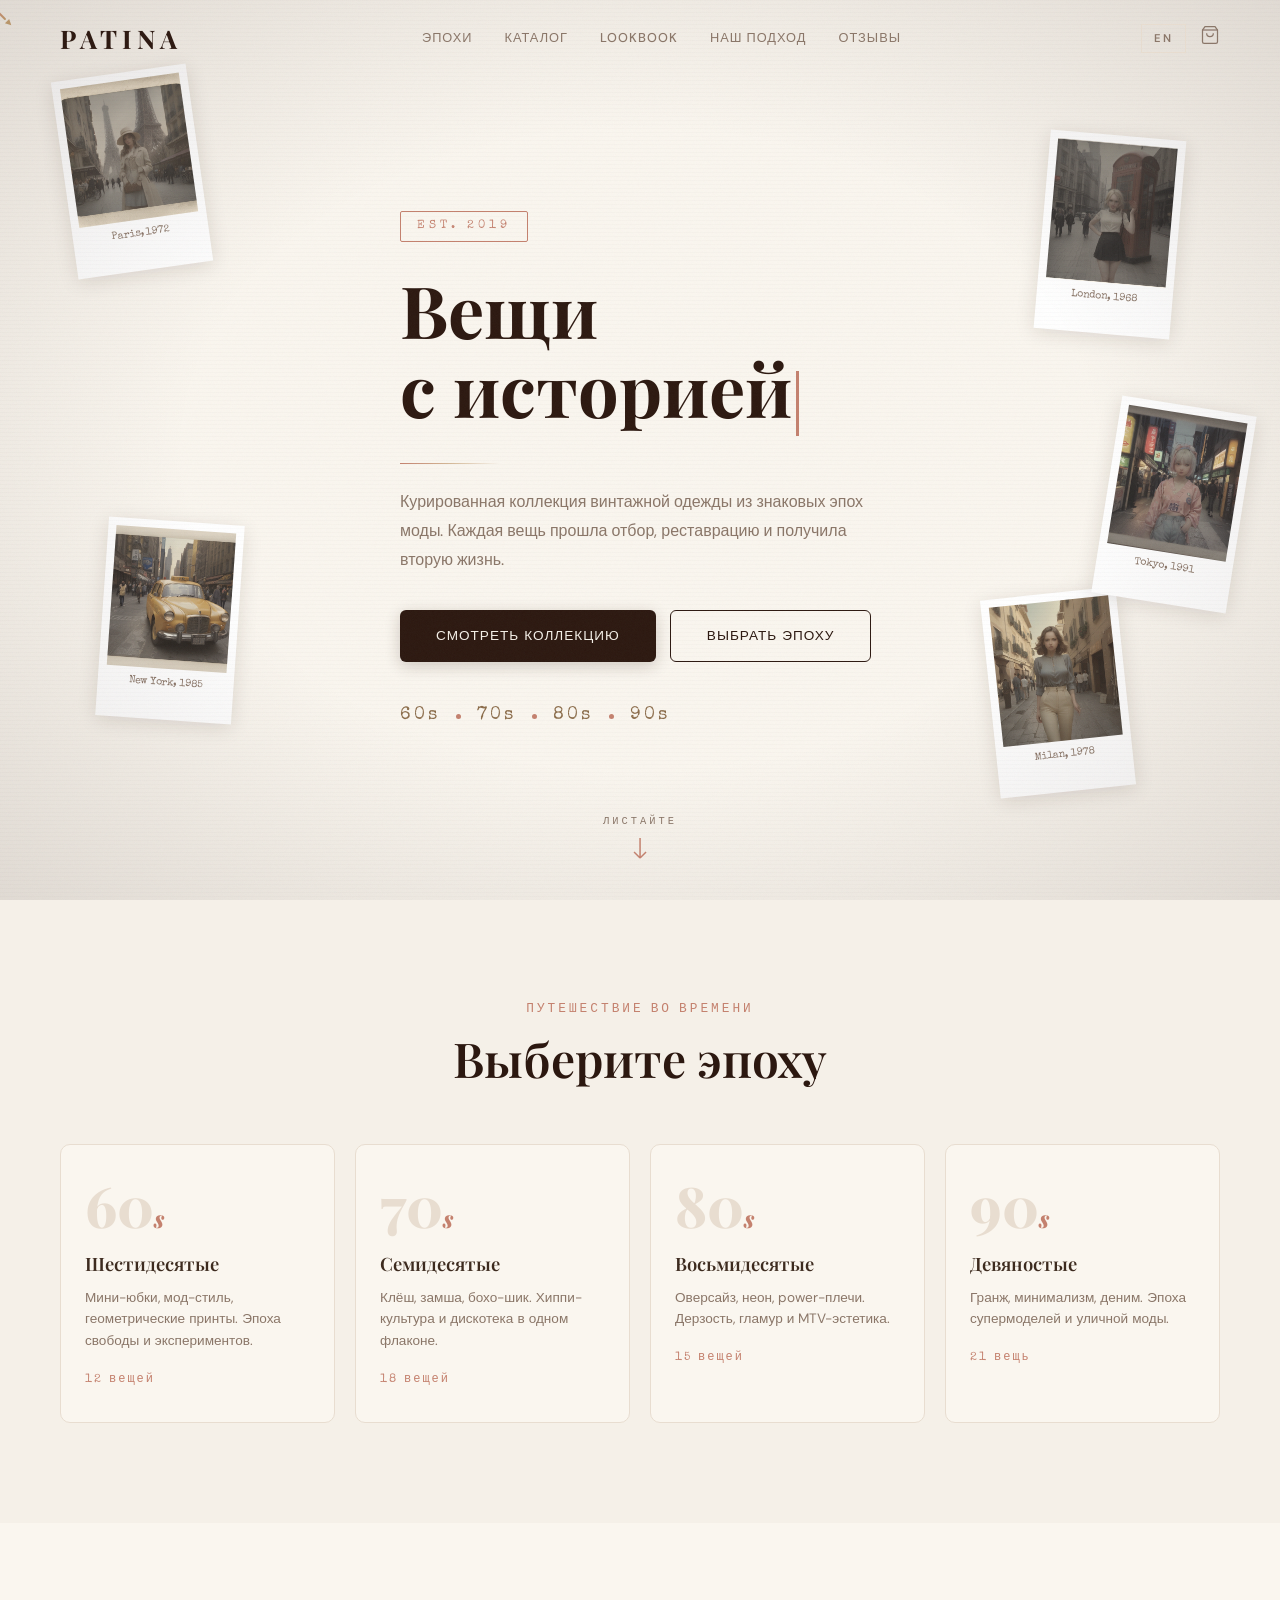
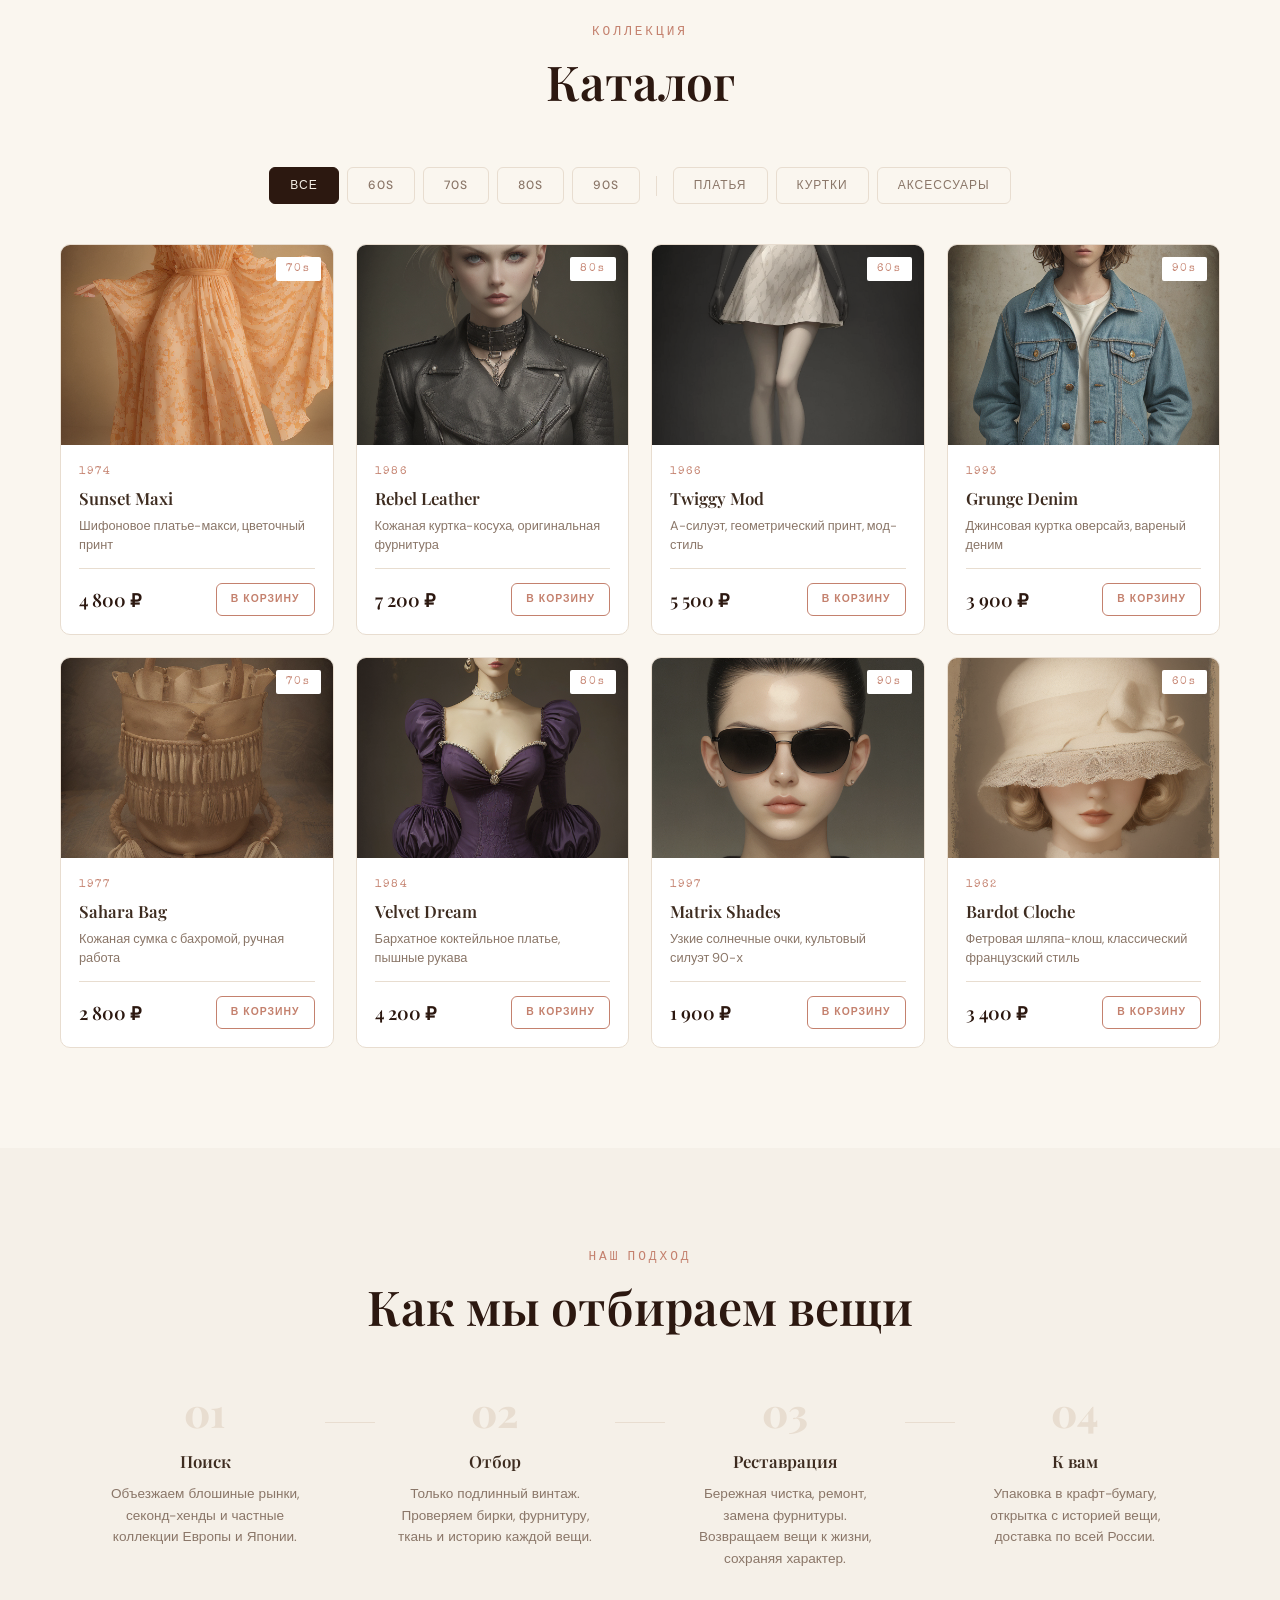
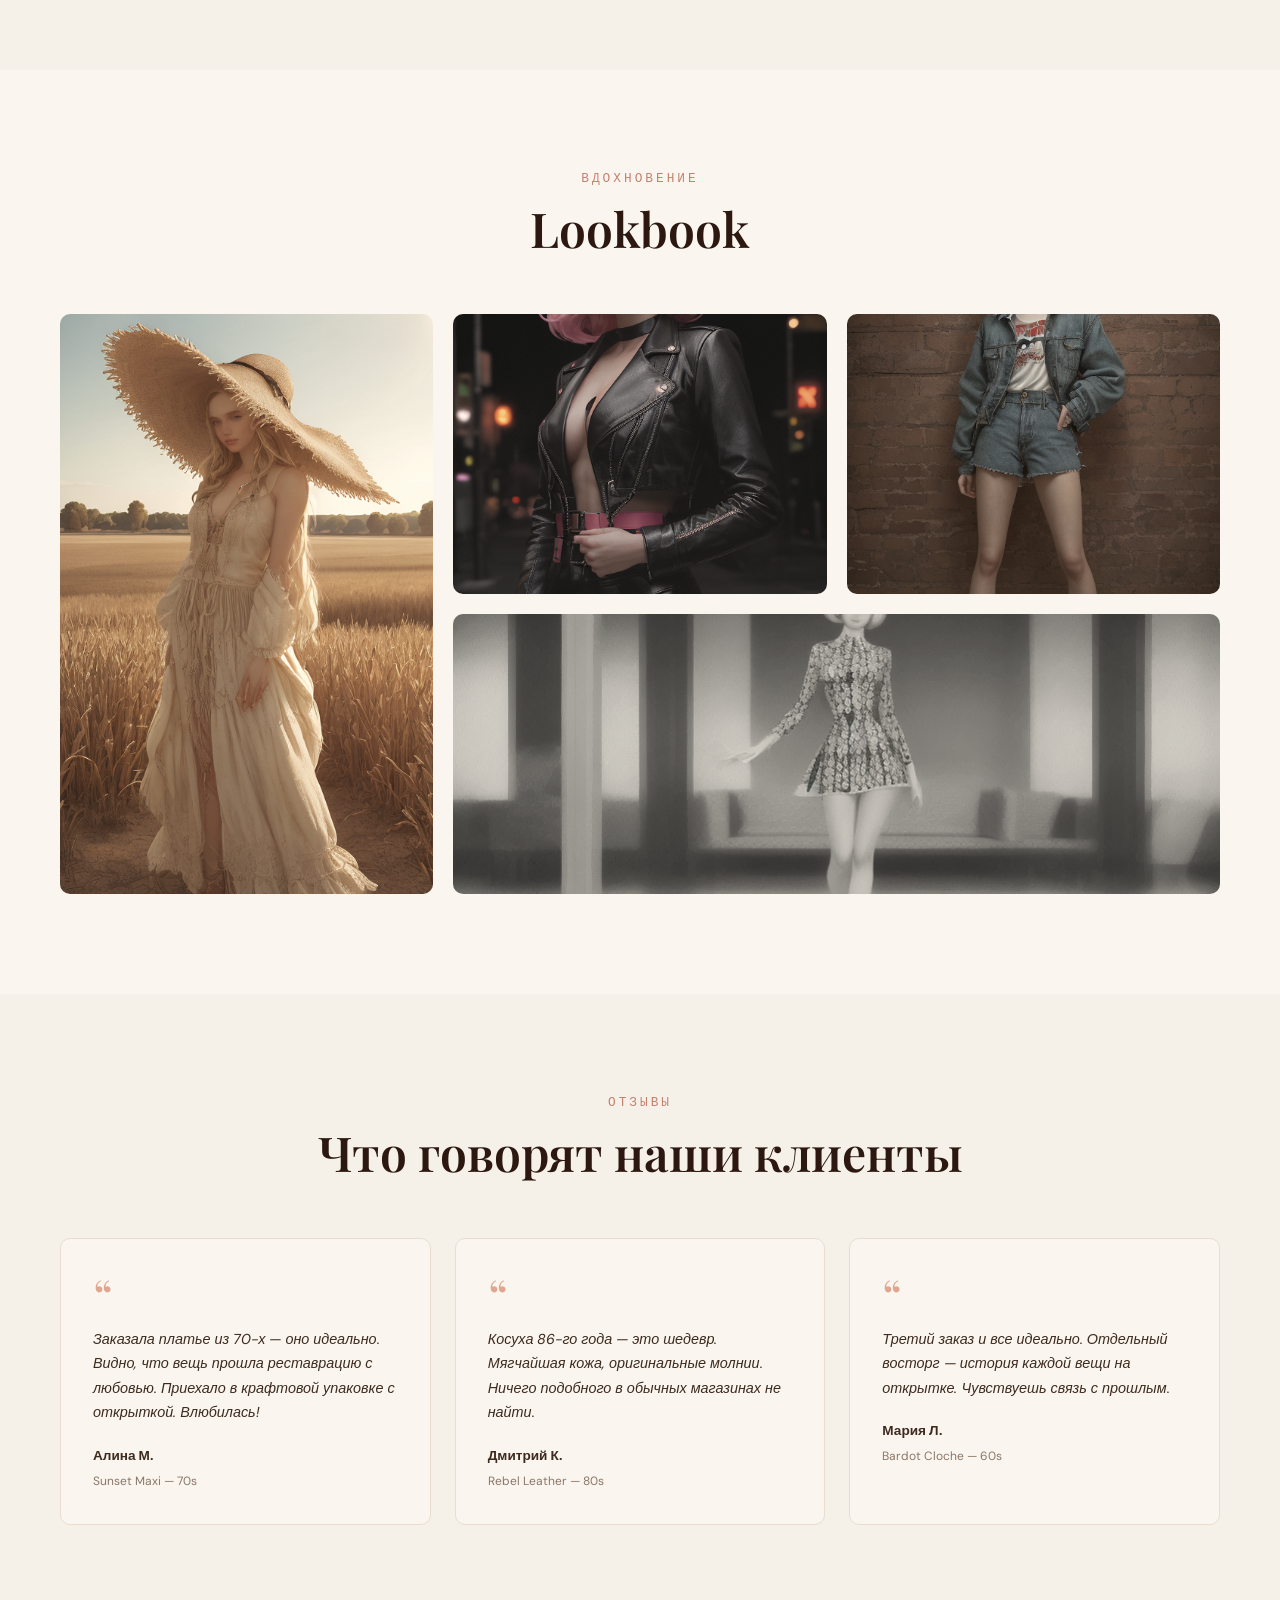
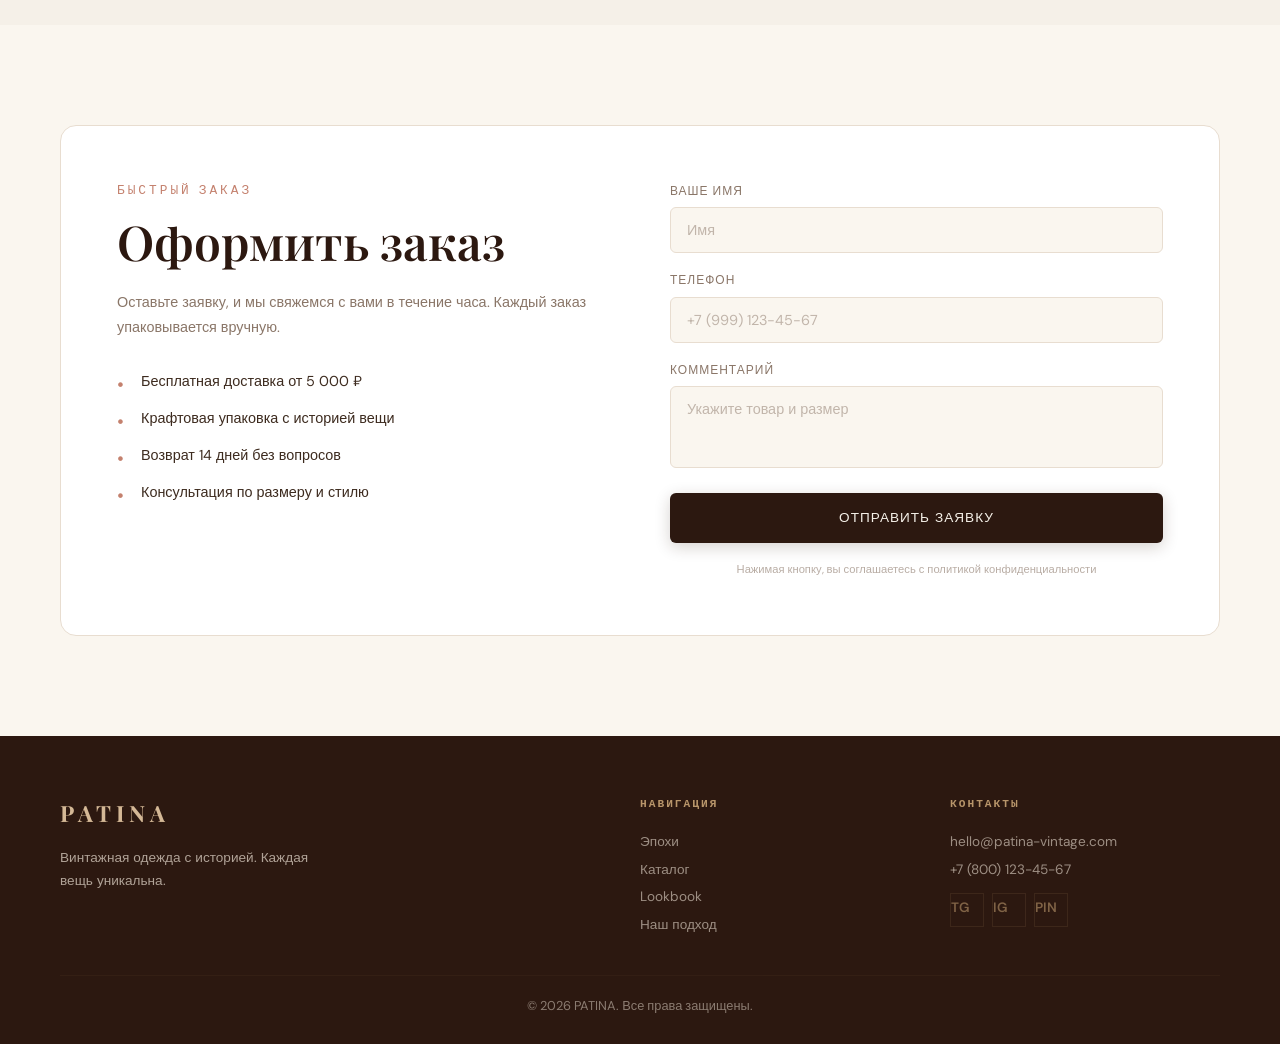
==== commit d5a3d2a0: "Add real product, lookbook and polaroid images Replace CSS gradient placeholders with 17 generated i" ====
--- a/index.html
+++ b/index.html
@@ -56,11 +56,11 @@
         <div class="hero__scanlines"></div>
         <div class="hero__vignette"></div>
         <div class="hero__polaroids">
-            <div class="polaroid polaroid--1"><div class="polaroid__img" style="--hue:15;"></div><p>Paris, 1972</p></div>
-            <div class="polaroid polaroid--2"><div class="polaroid__img" style="--hue:35;"></div><p>London, 1968</p></div>
-            <div class="polaroid polaroid--3"><div class="polaroid__img" style="--hue:340;"></div><p>New York, 1985</p></div>
-            <div class="polaroid polaroid--4"><div class="polaroid__img" style="--hue:25;"></div><p>Milan, 1978</p></div>
-            <div class="polaroid polaroid--5"><div class="polaroid__img" style="--hue:45;"></div><p>Tokyo, 1991</p></div>
+            <div class="polaroid polaroid--1"><img class="polaroid__img" src="images/polaroid-paris-1972.png" alt="Paris street fashion, 1972"><p>Paris, 1972</p></div>
+            <div class="polaroid polaroid--2"><img class="polaroid__img" src="images/polaroid-london-1968.png" alt="London mod fashion, 1968"><p>London, 1968</p></div>
+            <div class="polaroid polaroid--3"><img class="polaroid__img" src="images/polaroid-newyork-1985.png" alt="New York street style, 1985"><p>New York, 1985</p></div>
+            <div class="polaroid polaroid--4"><img class="polaroid__img" src="images/polaroid-milan-1978.png" alt="Milan Italian fashion, 1978"><p>Milan, 1978</p></div>
+            <div class="polaroid polaroid--5"><img class="polaroid__img" src="images/polaroid-tokyo-1991.png" alt="Tokyo street fashion, 1991"><p>Tokyo, 1991</p></div>
         </div>
         <div class="container hero__inner">
             <div class="hero__content">
@@ -152,7 +152,7 @@
             </div>
             <div class="catalog__grid" id="catalogGrid">
                 <div class="product-card" data-epoch="70s" data-type="dresses" data-price="4800" data-name="Платье-макси Sunset">
-                    <div class="product-card__img"><div class="product-card__swatch" style="--c1:#c4816e;--c2:#e8b98a;"></div><span class="product-card__era">70s</span></div>
+                    <div class="product-card__img"><img class="product-card__photo" src="images/sunset-maxi.png" alt="Sunset Maxi — шифоновое платье-макси 70-х" loading="lazy"><span class="product-card__era">70s</span></div>
                     <div class="product-card__info">
                         <p class="product-card__era-label">1974</p>
                         <h3>Sunset Maxi</h3>
@@ -164,7 +164,7 @@
                     </div>
                 </div>
                 <div class="product-card" data-epoch="80s" data-type="jackets" data-price="7200" data-name="Кожаная куртка Rebel">
-                    <div class="product-card__img"><div class="product-card__swatch" style="--c1:#2c1810;--c2:#5c3a28;"></div><span class="product-card__era">80s</span></div>
+                    <div class="product-card__img"><img class="product-card__photo" src="images/rebel-leather.png" alt="Rebel Leather — кожаная куртка-косуха 80-х" loading="lazy"><span class="product-card__era">80s</span></div>
                     <div class="product-card__info">
                         <p class="product-card__era-label">1986</p>
                         <h3>Rebel Leather</h3>
@@ -176,7 +176,7 @@
                     </div>
                 </div>
                 <div class="product-card" data-epoch="60s" data-type="dresses" data-price="5500" data-name="Мод-платье Twiggy">
-                    <div class="product-card__img"><div class="product-card__swatch" style="--c1:#e8d5c4;--c2:#f5ebe0;"></div><span class="product-card__era">60s</span></div>
+                    <div class="product-card__img"><img class="product-card__photo" src="images/twiggy-mod.png" alt="Twiggy Mod — платье A-силуэт 60-х" loading="lazy"><span class="product-card__era">60s</span></div>
                     <div class="product-card__info">
                         <p class="product-card__era-label">1966</p>
                         <h3>Twiggy Mod</h3>
@@ -188,7 +188,7 @@
                     </div>
                 </div>
                 <div class="product-card" data-epoch="90s" data-type="jackets" data-price="3900" data-name="Деним оверсайз Grunge">
-                    <div class="product-card__img"><div class="product-card__swatch" style="--c1:#6b8cae;--c2:#a3c1d9;"></div><span class="product-card__era">90s</span></div>
+                    <div class="product-card__img"><img class="product-card__photo" src="images/grunge-denim.png" alt="Grunge Denim — джинсовая куртка 90-х" loading="lazy"><span class="product-card__era">90s</span></div>
                     <div class="product-card__info">
                         <p class="product-card__era-label">1993</p>
                         <h3>Grunge Denim</h3>
@@ -200,7 +200,7 @@
                     </div>
                 </div>
                 <div class="product-card" data-epoch="70s" data-type="accessories" data-price="2800" data-name="Кожаная сумка Sahara">
-                    <div class="product-card__img"><div class="product-card__swatch" style="--c1:#b8956a;--c2:#d4b896;"></div><span class="product-card__era">70s</span></div>
+                    <div class="product-card__img"><img class="product-card__photo" src="images/sahara-bag.png" alt="Sahara Bag — кожаная сумка с бахромой 70-х" loading="lazy"><span class="product-card__era">70s</span></div>
                     <div class="product-card__info">
                         <p class="product-card__era-label">1977</p>
                         <h3>Sahara Bag</h3>
@@ -212,7 +212,7 @@
                     </div>
                 </div>
                 <div class="product-card" data-epoch="80s" data-type="dresses" data-price="4200" data-name="Бархатное платье Velvet">
-                    <div class="product-card__img"><div class="product-card__swatch" style="--c1:#6b2d5b;--c2:#9b4d8b;"></div><span class="product-card__era">80s</span></div>
+                    <div class="product-card__img"><img class="product-card__photo" src="images/velvet-dream.png" alt="Velvet Dream — бархатное платье 80-х" loading="lazy"><span class="product-card__era">80s</span></div>
                     <div class="product-card__info">
                         <p class="product-card__era-label">1984</p>
                         <h3>Velvet Dream</h3>
@@ -224,7 +224,7 @@
                     </div>
                 </div>
                 <div class="product-card" data-epoch="90s" data-type="accessories" data-price="1900" data-name="Солнечные очки Matrix">
-                    <div class="product-card__img"><div class="product-card__swatch" style="--c1:#1a1a1a;--c2:#333;"></div><span class="product-card__era">90s</span></div>
+                    <div class="product-card__img"><img class="product-card__photo" src="images/matrix-shades.png" alt="Matrix Shades — солнечные очки 90-х" loading="lazy"><span class="product-card__era">90s</span></div>
                     <div class="product-card__info">
                         <p class="product-card__era-label">1997</p>
                         <h3>Matrix Shades</h3>
@@ -236,7 +236,7 @@
                     </div>
                 </div>
                 <div class="product-card" data-epoch="60s" data-type="accessories" data-price="3400" data-name="Шляпа-клош Bardot">
-                    <div class="product-card__img"><div class="product-card__swatch" style="--c1:#d4c5a9;--c2:#e8dcc8;"></div><span class="product-card__era">60s</span></div>
+                    <div class="product-card__img"><img class="product-card__photo" src="images/bardot-cloche.png" alt="Bardot Cloche — шляпа-клош 60-х" loading="lazy"><span class="product-card__era">60s</span></div>
                     <div class="product-card__info">
                         <p class="product-card__era-label">1962</p>
                         <h3>Bardot Cloche</h3>
@@ -295,28 +295,28 @@
             </div>
             <div class="lookbook__grid">
                 <div class="lookbook__card lookbook__card--tall">
-                    <div class="lookbook__img" style="--c1:#c4816e;--c2:#e8b98a;--c3:#d4a080;"></div>
+                    <img class="lookbook__img" src="images/bohemian-summer.png" alt="Bohemian Summer — образ 70-х" loading="lazy">
                     <div class="lookbook__overlay">
                         <span>Bohemian Summer</span>
                         <p data-i18n="lb_1">70-е / Макси + замша + бахрома</p>
                     </div>
                 </div>
                 <div class="lookbook__card">
-                    <div class="lookbook__img" style="--c1:#2c1810;--c2:#5c3a28;--c3:#8b6c4a;"></div>
+                    <img class="lookbook__img" src="images/rebel-night.png" alt="Rebel Night — образ 80-х" loading="lazy">
                     <div class="lookbook__overlay">
                         <span>Rebel Night</span>
                         <p data-i18n="lb_2">80-е / Кожа + неон + power-плечи</p>
                     </div>
                 </div>
                 <div class="lookbook__card">
-                    <div class="lookbook__img" style="--c1:#6b8cae;--c2:#a3c1d9;--c3:#8ba8c4;"></div>
+                    <img class="lookbook__img" src="images/grunge-days.png" alt="Grunge Days — образ 90-х" loading="lazy">
                     <div class="lookbook__overlay">
                         <span>Grunge Days</span>
                         <p data-i18n="lb_3">90-е / Деним + фланель + Doc Martens</p>
                     </div>
                 </div>
                 <div class="lookbook__card lookbook__card--wide">
-                    <div class="lookbook__img" style="--c1:#e8d5c4;--c2:#f5ebe0;--c3:#d4c5b0;"></div>
+                    <img class="lookbook__img" src="images/mod-chic.png" alt="Mod Chic — образ 60-х" loading="lazy">
                     <div class="lookbook__overlay">
                         <span>Mod Chic</span>
                         <p data-i18n="lb_4">60-е / Геометрия + мини + монохром</p>
--- a/style.css
+++ b/style.css
@@ -254,11 +254,8 @@
 }
 .polaroid__img{
     width:120px;height:140px;
-    background:linear-gradient(135deg,
-        hsl(var(--hue),30%,75%),
-        hsl(var(--hue),25%,85%),
-        hsl(var(--hue),35%,70%)
-    );
+    object-fit:cover;
+    display:block;
     filter:sepia(0.3) saturate(0.8);
 }
 .polaroid p{
@@ -443,13 +440,13 @@
     display:flex;align-items:center;justify-content:center;
     background:var(--cream);
 }
-.product-card__swatch{
-    width:100px;height:120px;border-radius:4px;
-    background:linear-gradient(135deg,var(--c1),var(--c2));
+.product-card__photo{
+    width:100%;height:100%;
+    object-fit:cover;
     filter:sepia(0.15);
     transition:var(--transition);
 }
-.product-card:hover .product-card__swatch{transform:scale(1.06);filter:sepia(0)}
+.product-card:hover .product-card__photo{transform:scale(1.06);filter:sepia(0)}
 .product-card__era{
     position:absolute;top:12px;right:12px;
     font-family:'Special Elite',monospace;
@@ -530,7 +527,8 @@
 
 .lookbook__img{
     width:100%;height:100%;
-    background:linear-gradient(135deg,var(--c1),var(--c2),var(--c3));
+    object-fit:cover;
+    display:block;
     filter:sepia(0.2) saturate(0.85);
     transition:var(--transition);
 }
